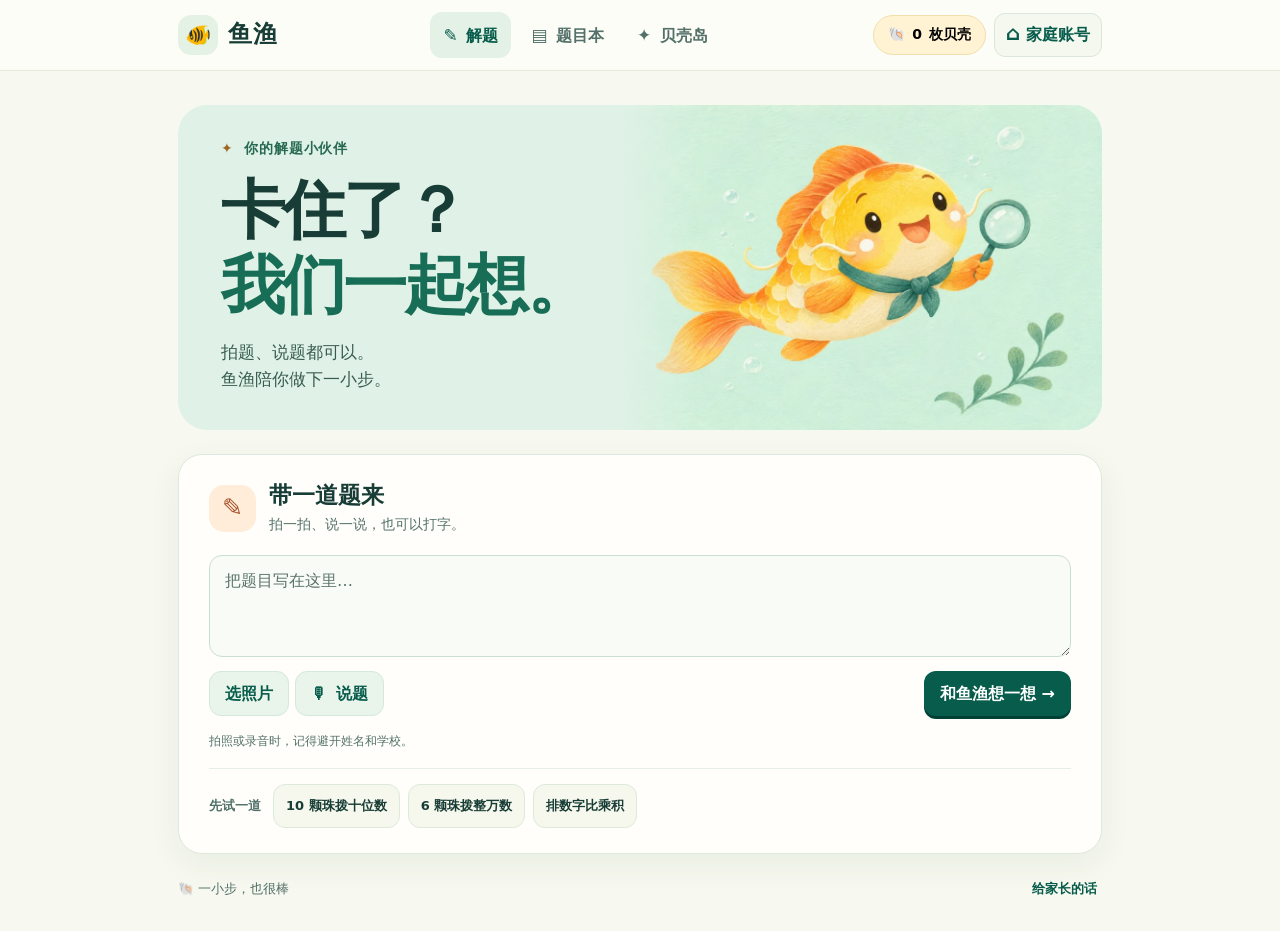
==== public/index.html @ 219cfb84 "Add Yuyu tutoring app" ====
<!doctype html>
<html lang="zh-CN">
<head>
  <meta charset="utf-8">
  <meta name="viewport" content="width=device-width,initial-scale=1,viewport-fit=cover">
  <meta name="theme-color" content="#f7f8ef">
  <meta name="description" content="鱼渔陪你读懂题目，自己找到下一步。">
  <title>鱼渔 · 一小步，也很棒</title>
  <link rel="icon" href="fish-icon.png">
  <link rel="stylesheet" href="style.css?v=11">
  <script type="module" src="app.js?v=11"></script>
</head>
<body>
  <header class="top"><div class="wrap top-inner">
    <button class="brand" type="button" data-view="study"><span class="brand-mark" aria-hidden="true">🐠</span>鱼渔</button>
    <nav class="nav" aria-label="鱼渔导航">
      <button type="button" data-tab data-view="study" aria-current="page"><span aria-hidden="true">✎</span> 解题</button>
      <button type="button" data-tab data-view="history"><span aria-hidden="true">▤</span> 题目本</button>
      <button type="button" data-tab data-view="reef"><span aria-hidden="true">✦</span> 贝壳岛</button>
    </nav>
    <div class="account-tools">
      <button class="shells" type="button" data-view="reef" aria-label="贝壳岛"><span aria-hidden="true">🐚</span><span id="shell-count">0</span><span class="shell-unit">枚贝壳</span></button>
      <button class="family-link" id="family-open" type="button"><span aria-hidden="true">⌂</span> <span id="family-nav-text">家庭账号</span></button>
    </div>
  </div></header>
  <main class="wrap" id="main">
    <section class="continue-card" id="continue-card" aria-labelledby="continue-title" hidden>
      <div class="continue-icon" aria-hidden="true">↗</div>
      <div class="continue-copy"><h2 id="continue-title">继续上次的题</h2><p id="continue-problem"></p></div>
      <button class="button primary" id="continue-button" type="button">接着做 →</button>
    </section>

    <section class="hero" id="hero" aria-labelledby="hero-title">
      <div class="hero-copy">
        <p class="eyebrow"><span aria-hidden="true">✦</span> 你的解题小伙伴</p>
        <h1 id="hero-title">卡住了？<br><em>我们一起想。</em></h1>
        <p class="intro">拍题、说题都可以。<br>鱼渔陪你做下一小步。</p>
      </div>
      <div class="hero-art" role="img" aria-label="戴着围巾、拿着放大镜的黄色小鱼"></div>
    </section>

    <section class="card" id="start" aria-labelledby="start-title">
      <div class="card-title"><span class="tile peach" aria-hidden="true">✎</span><div><h2 id="start-title" tabindex="-1">带一道题来</h2><p>拍一拍、说一说，也可以打字。</p></div></div>
      <form id="problem-form">
        <label class="sr" for="problem">把题目打在这里</label>
        <textarea id="problem" rows="3" maxlength="2400" placeholder="把题目写在这里…"></textarea>
        <div class="photo-preview" id="photo-preview" hidden><img id="photo-thumb" alt="待发送的题目照片"><span>已添加题目照片</span><button id="remove-photo" type="button" class="quiet">移除</button></div>
        <div class="actions start-actions">
          <div class="photo-actions">
            <input id="camera" type="file" accept="image/*" capture="environment" class="sr file-input">
            <label class="button secondary" for="camera"><span aria-hidden="true">▣</span> 拍照</label>
            <input id="photo" type="file" accept="image/*" class="sr file-input">
            <label class="button secondary" for="photo">选照片</label>
            <button id="speak-problem" type="button" class="button secondary mic-button" aria-pressed="false"><span aria-hidden="true">🎙</span> 说题</button>
          </div>
          <button id="start-button" class="button primary" type="submit">和鱼渔想一想 →</button>
        </div>
        <p class="small privacy">拍照或录音时，记得避开姓名和学校。</p>
      </form>
      <div class="practice">
        <span>先试一道</span>
        <button type="button" data-example="worksheet-02">10 颗珠拨十位数</button>
        <button type="button" data-example="worksheet-05">6 颗珠拨整万数</button>
        <button type="button" data-example="worksheet-21">排数字比乘积</button>
      </div>
    </section>

    <section class="card lesson" id="lesson" aria-labelledby="lesson-title" hidden>
      <div class="lesson-top"><div class="card-title"><span class="tile mint" aria-hidden="true">🐠</span><div><h2 id="lesson-title" tabindex="-1">一起解题</h2><p id="lesson-subtitle"></p></div></div><div class="lesson-actions"><button id="review-challenge" type="button" class="button secondary" hidden>挑战相似题</button><button id="new-problem" type="button" class="quiet">换一道题</button></div></div>
      <div class="lesson-grid">
        <div class="question-rail">
          <ol class="stages" aria-label="解题进度"><li data-stage="0">读懂题</li><li data-stage="1">找办法</li><li data-stage="2">算一算</li></ol>
          <div class="problem-card"><div class="row-heading"><strong>这道题</strong><button type="button" class="listen" id="listen-problem">🔊 听题目</button></div><p id="problem-view"></p></div>
        </div>
        <div class="lesson-work">
          <div id="current-step" class="current-step" aria-live="polite" aria-atomic="true">
            <div class="row-heading"><strong id="step-title">现在做这一步</strong><button type="button" class="listen" id="listen-step">🔊 听提示</button></div>
            <p id="step-note"></p>
            <p id="step-task"></p>
          </div>
          <div id="last-answer" class="last-answer" hidden><strong>我刚才写的</strong><p id="last-answer-text"></p></div>
          <form id="attempt-form" class="composer">
            <fieldset id="step-choice-group" class="step-choice-group" hidden>
              <legend>点一个选项</legend>
              <div id="step-choices" class="step-choices"></div>
            </fieldset>
            <label class="attempt-label" for="attempt" id="attempt-label">轮到你试试</label>
            <textarea id="attempt" rows="2" maxlength="1000" placeholder="写下你想到的一小步…"></textarea>
            <div class="actions composer-actions">
              <button id="speak-attempt" type="button" class="button secondary mic-button" aria-pressed="false"><span aria-hidden="true">🎙</span> 说一说</button>
              <button id="more-hint" class="button secondary" type="button" aria-controls="current-step">提示我一下</button>
              <button id="send-attempt" class="button primary" type="submit">检查这一步 →</button>
            </div>
          </form>
          <div id="resume-expired" class="notice" hidden><p>这道题的进度已过期，之前的步骤还在下面。</p><button id="restart-problem" type="button" class="button secondary">重新开始这道题</button></div>
          <div id="lesson-status"></div>
          <details id="conversation" class="conversation" hidden>
            <summary id="conversation-title">我的解题记录</summary>
            <div id="messages" class="messages"></div>
          </details>
        </div>
      </div>
    </section>

    <section id="completion" class="completion" aria-labelledby="completion-title" hidden>
      <div class="completion-art" aria-hidden="true"><img src="mascot.webp" width="1020" height="680" alt=""></div>
      <h2 id="completion-title" tabindex="-1">这道题做完啦！</h2>
      <p class="completion-encouragement" id="completion-encouragement">你一步一步把题解开了。</p>
      <div class="completion-reward" id="completion-reward" hidden><span aria-hidden="true">🐚</span> <span id="completion-reward-text"></span></div>
      <p class="completion-unlock" id="completion-unlock" hidden></p>
      <div class="completion-actions">
        <button id="start-challenge" type="button" class="button primary" hidden>挑战相似题 →</button>
        <button id="next-problem" type="button" class="button primary">再来一题 →</button>
        <button id="review-solution" type="button" class="quiet">回看解法</button>
      </div>
      <div id="completion-status"></div>
    </section>

    <section class="card history-page" id="history" aria-labelledby="history-title" hidden>
      <div class="card-title"><span class="tile mint" aria-hidden="true">▤</span><div><h2 id="history-title" tabindex="-1">我的题目本</h2><p>接着想上次的题，也可以回看自己怎么解出来的。</p></div></div>
      <div class="history-tools">
        <label class="sr" for="history-search">搜题目</label>
        <input id="history-search" type="search" placeholder="搜一搜题目里的词">
        <div class="history-filters" role="group" aria-label="按状态筛选">
          <button type="button" class="button secondary" data-filter="all" aria-pressed="true">全部</button>
          <button type="button" class="button secondary" data-filter="open" aria-pressed="false">还在想</button>
          <button type="button" class="button secondary" data-filter="done" aria-pressed="false">已解开</button>
        </div>
      </div>
      <div id="history-status"></div>
      <div id="history-list" class="history-list"></div>
      <p id="history-empty" class="empty-state" hidden></p>
      <p class="small privacy" id="history-storage">登录家庭账号，换设备也能接着做。</p>
    </section>

    <section id="reef" aria-labelledby="reef-title" hidden>
      <div class="reef-banner">
        <div><h2 id="reef-title" tabindex="-1">我的贝壳岛</h2><p>解开一道题，收一枚贝壳。<br>攒贝壳，遇见海洋伙伴。</p></div>
        <div class="reef-art" aria-hidden="true"><span>✧</span>🐚<span>✦</span></div>
      </div>
      <div class="card reef-details">
        <div class="row-heading"><h3>海洋伙伴图鉴</h3><span id="reef-count" class="shells"></span></div>
        <p id="reef-progress-label"></p>
        <progress id="reef-progress" aria-labelledby="reef-progress-label"></progress>
        <div id="stickers" class="stickers"></div>
      </div>
    </section>
    <div id="status" class="status" role="status" aria-live="polite"></div>
    <footer><span>🐚 一小步，也很棒</span><button type="button" class="quiet" id="about-button">给家长的话</button></footer>
  </main>
  <dialog id="family-dialog" aria-labelledby="family-title">
    <div class="row-heading"><h2 id="family-title">家庭账号</h2><form method="dialog"><button class="quiet" aria-label="关闭家庭账号">关闭</button></form></div>
    <p id="family-description">在手机和 iPad 登录同一个账号，题目、进度和贝壳就能一起带过去。</p>
    <div id="family-auth">
      <div class="family-choices" role="group" aria-label="家庭账号操作">
        <button id="family-login" type="button" class="button secondary" aria-pressed="true">登录</button>
        <button id="family-create" type="button" class="button secondary" aria-pressed="false">创建账号</button>
      </div>
      <form id="family-form">
        <label for="family-name">家庭账号名</label>
        <input id="family-name" name="username" autocomplete="username" autocapitalize="none" spellcheck="false" required minlength="4" maxlength="24" pattern="[A-Za-z0-9][A-Za-z0-9_\-]{3,23}">
        <p class="small">4–24 个英文字母、数字、下划线或短横线，以字母或数字开头。</p>
        <label for="family-password">密码</label>
        <input id="family-password" name="password" type="password" autocomplete="current-password" required minlength="8" maxlength="64">
        <p class="small">至少 8 个字符，请由家长记好。</p>
        <button id="family-submit" class="button primary" type="submit">登录</button>
      </form>
    </div>
    <div id="family-signed-in" hidden>
      <p id="family-signed-name" class="signed-name"></p>
      <p id="family-sync-status" aria-live="polite"></p>
      <div id="family-import-area" class="notice" hidden><p>这台设备还有未同步的题目或贝壳。</p><button type="button" id="family-import" class="button secondary">把这台设备的记录加入账号</button></div>
      <div class="dialog-actions"><button type="button" id="family-refresh" class="button secondary">同步一下</button><button type="button" id="family-logout" class="quiet">退出账号</button></div>
    </div>
    <p id="family-error" role="status" class="status"></p>
  </dialog>
  <dialog id="about"><form method="dialog"><h2>给家长的话</h2><p>鱼渔用小任务带孩子解题，可以填数字、打字或说一句话。AI 可能读错题或误判，请和孩子一起核对。</p><p>访客的记录存在当前浏览器。登录后，题目、回答、进度和贝壳会保存在家庭账号里。题目、照片、尝试和录音会发给百炼千问生成反馈。</p><div class="dialog-actions"><button id="clear-history" type="button" class="quiet">清空题目本</button><button class="button primary">知道啦</button></div></form></dialog>
  <dialog id="delete-history"><form method="dialog"><h2 id="delete-title">删除这道题？</h2><p id="delete-copy"></p><div class="dialog-actions"><button value="cancel" class="button secondary" autofocus>先留着</button><button value="delete" class="button primary">删除记录</button></div></form></dialog>
</body>
</html>
---- public/style.css ----
:root {
  color-scheme: light;
  --ink: #183d36;
  --muted: #53716a;
  --paper: #f7f8ef;
  --mint: #dff3e8;
  --mint-dark: #075c4b;
  --line: #dce9df;
  --cream: #fffefa;
  --shadow: 0 10px 32px #244d3710;
  --sans:
    "Atkinson Hyperlegible Next", "PingFang SC", "Microsoft YaHei", system-ui,
    sans-serif;
}
* {
  box-sizing: border-box;
}
[hidden] {
  display: none !important;
}
body {
  margin: 0;
  background: var(--paper);
  font-family: var(--sans);
  color: var(--ink);
  line-height: 1.55;
}
button,
input,
textarea {
  font: inherit;
}
button,
a,
.photo-actions label {
  -webkit-tap-highlight-color: transparent;
}
button,
.photo-actions label {
  cursor: pointer;
}
a {
  color: inherit;
}
:focus-visible {
  outline: 3px solid #b76736;
  outline-offset: 4px;
}
.sr {
  position: absolute;
  width: 1px;
  height: 1px;
  padding: 0;
  margin: -1px;
  overflow: hidden;
  clip: rect(0, 0, 0, 0);
  white-space: nowrap;
  border: 0;
}
.wrap {
  max-width: 980px;
  margin: auto;
  padding: 0 28px;
}
.top {
  background: #fcfdf6;
  border-bottom: 1px solid #e5ebdf;
}
.top-inner {
  height: 70px;
  display: flex;
  align-items: center;
  justify-content: space-between;
}
.brand {
  display: inline-flex;
  align-items: center;
  gap: 10px;
  font-size: 24px;
  font-weight: 850;
  text-decoration: none;
  letter-spacing: 0.04em;
}
.brand-mark {
  display: grid;
  place-items: center;
  background: #e4f2e5;
  border-radius: 13px;
  width: 40px;
  height: 40px;
  font-size: 21px;
}
.shells {
  display: flex;
  align-items: center;
  gap: 7px;
  padding: 8px 14px;
  border: 1px solid #f1dfad;
  background: #fff3d4;
  border-radius: 30px;
  font-size: 14px;
  font-weight: 700;
}
.shells span:first-child {
  color: #a76324;
}
.hero {
  isolation: isolate;
  display: grid;
  grid-template-columns: 1fr 1.13fr;
  background: #e0f2e7;
  overflow: hidden;
  border-radius: 29px;
  margin: 34px 0 24px;
  min-height: 325px;
  position: relative;
}
.hero-copy {
  padding: 33px 0 31px 43px;
  z-index: 1;
}
.eyebrow {
  font-weight: 750;
  font-size: 14px;
  margin: 0 0 13px;
  letter-spacing: 0.06em;
  color: #276952;
}
.eyebrow span {
  color: #9c6724;
  margin-right: 5px;
}
.hero h1 {
  margin: 0;
  font-size: clamp(39px, 6.4vw, 64px);
  line-height: 1.17;
  font-weight: 900;
  letter-spacing: -0.045em;
}
.hero h1 em {
  font-style: normal;
  color: #176d55;
}
.intro {
  margin: 17px 0 0;
  color: #385c51;
  font-size: 17px;
  font-weight: 550;
}
.hero-art {
  background: #e0f2e7 url("mascot.webp") center center/cover no-repeat;
  min-height: 100%;
  position: relative;
}
.hero-art:after {
  content: "";
  position: absolute;
  inset: 0;
  background: linear-gradient(90deg, #e0f2e7 1%, transparent 17%);
}
.card {
  border: 1px solid var(--line);
  border-radius: 24px;
  background: var(--cream);
  padding: 25px 30px;
  box-shadow: var(--shadow);
}
.card-title {
  display: flex;
  align-items: center;
  gap: 13px;
  margin-bottom: 19px;
}
.tile {
  width: 47px;
  height: 47px;
  border-radius: 15px;
  display: grid;
  place-items: center;
  font-weight: 800;
  font-size: 25px;
  flex-shrink: 0;
}
.peach {
  background: #ffecd9;
  color: #a65631;
}
.mint {
  background: #e3f4e8;
  color: #176d55;
}
h2 {
  margin: 0;
  font-weight: 850;
  font-size: 23px;
  line-height: 1.32;
}
.card-title p {
  margin: 4px 0 0;
  color: var(--muted);
  font-size: 14px;
}
textarea {
  display: block;
  width: 100%;
  padding: 13px 15px;
  resize: vertical;
  min-height: 64px;
  max-height: 340px;
  border: 1px solid #cbded3;
  border-radius: 13px;
  background: #f8fbf6;
  color: var(--ink);
  font-size: 16px;
  line-height: 1.55;
}
textarea::placeholder {
  color: #5a736b;
}
.actions {
  display: flex;
  justify-content: space-between;
  align-items: center;
  gap: 9px;
  margin-top: 14px;
}
.photo-actions {
  display: flex;
  gap: 6px;
}
.button {
  border: 1px solid transparent;
  border-radius: 12px;
  font-weight: 750;
  display: inline-flex;
  align-items: center;
  justify-content: center;
  gap: 9px;
  padding: 10px 15px;
  min-height: 45px;
  line-height: 1.25;
}
.primary {
  background: var(--mint-dark);
  color: white;
  box-shadow: 0 3px 0 #014035;
}
.primary:hover {
  background: #08725c;
}
.secondary {
  color: var(--mint-dark);
  background: #e9f5eb;
  border-color: #d4e8dc;
}
.secondary:hover {
  background: #dff0e4;
}
.file-input:focus-visible + label {
  outline: 3px solid #b76736;
  outline-offset: 4px;
}
.file-input:disabled + label {
  opacity: 0.55;
  cursor: wait;
}
.button:disabled,
.practice button:disabled {
  opacity: 0.55;
  cursor: wait;
}
.quiet {
  background: none;
  border: 0;
  border-radius: 6px;
  padding: 7px 5px;
  color: var(--mint-dark);
  font-weight: 700;
}
.quiet:hover {
  text-decoration: underline;
}
.small {
  font-size: 12px;
  color: var(--muted);
}
.privacy {
  margin: 16px 0 0;
}
.practice {
  display: flex;
  align-items: center;
  flex-wrap: wrap;
  gap: 8px;
  border-top: 1px solid #e7eee5;
  margin-top: 17px;
  padding-top: 15px;
  font-size: 13px;
}
.practice > span {
  font-weight: 750;
  color: var(--muted);
  margin-right: 4px;
}
.practice button {
  min-height: 44px;
  padding: 7px 12px;
  border: 1px solid #dceadc;
  border-radius: 12px;
  color: var(--ink);
  background: #f6f7ed;
  white-space: nowrap;
  font-weight: 740;
}
.practice button:hover {
  background: #e8f3e7;
}
.photo-preview {
  display: flex;
  align-items: center;
  gap: 10px;
  margin-top: 12px;
  font-size: 14px;
}
.photo-preview img {
  width: 69px;
  height: 55px;
  object-fit: contain;
  background: #f4f8f1;
  border-radius: 7px;
}
.lesson {
  scroll-margin-top: 18px;
}
.lesson-top {
  display: flex;
  justify-content: space-between;
  align-items: flex-start;
  gap: 12px;
}
.stages {
  display: grid;
  grid-template-columns: repeat(3, 1fr);
  list-style: none;
  padding: 0;
  margin: 0 0 18px;
  gap: 8px;
}
.stages li {
  text-align: center;
  background: #f2f4ec;
  color: var(--muted);
  border-radius: 10px;
  padding: 8px 4px;
  font-size: 13px;
  font-weight: 700;
}
.stages li[aria-current="step"] {
  background: #d9f0e4;
  color: #075c4b;
}
.stages li.done {
  color: #075c4b;
  background: #eff8ed;
}
.problem-card {
  background: #fff5dc;
  border: 1px solid #f6e8c5;
  border-radius: 13px;
  padding: 12px 15px;
  overflow-wrap: anywhere;
}
.problem-card strong {
  font-size: 13px;
  color: #765323;
}
.problem-card p,
.messages p {
  white-space: pre-wrap;
  margin: 3px 0 0;
}
.messages {
  display: grid;
  gap: 10px;
  margin: 17px 0;
  justify-items: start;
  overflow-wrap: anywhere;
}
.bubble {
  max-width: 90%;
  border-radius: 4px 15px 15px 15px;
  background: #e8f5eb;
  padding: 11px 14px;
}
.bubble strong {
  font-size: 13px;
  color: #176149;
}
.bubble.mine {
  justify-self: end;
  background: #f3f4ee;
  border-radius: 15px 4px 15px 15px;
}
.bubble.mine strong {
  color: #435f55;
}
.attempt-label {
  display: block;
  font-weight: 750;
  margin: 0 0 7px;
}
.status:not(:empty) {
  margin-top: 14px;
  padding: 10px 14px;
  background: #fff0d9;
  border-radius: 12px;
  color: #714320;
}
.status button {
  margin-left: 8px;
}
footer {
  display: flex;
  justify-content: space-between;
  align-items: center;
  padding: 18px 0 25px;
  color: var(--muted);
  font-size: 13px;
}
dialog {
  border: 1px solid var(--line);
  border-radius: 20px;
  background: var(--cream);
  padding: 24px;
  max-width: min(420px, calc(100% - 32px));
  color: var(--ink);
}
dialog::backdrop {
  background: #12342c60;
}
dialog p {
  font-size: 15px;
}
@media (max-width: 600px) {
  .wrap {
    padding: 0 15px;
  }
  .top-inner {
    height: 59px;
  }
  .brand {
    font-size: 21px;
  }
  .brand-mark {
    height: 33px;
    width: 33px;
    font-size: 18px;
  }
  .shells {
    font-size: 12px;
    padding: 6px 10px;
  }
  .hero {
    grid-template-columns: 1fr 0.86fr;
    min-height: 212px;
    margin: 16px 0 14px;
    border-radius: 20px;
  }
  .hero-copy {
    padding: 20px 0 18px 15px;
  }
  .eyebrow {
    font-size: 11px;
    margin-bottom: 8px;
    letter-spacing: 0;
  }
  .hero h1 {
    font-size: clamp(27px, 7.4vw, 38px);
    letter-spacing: -0.045em;
  }
  .intro {
    font-size: 12px;
    margin-top: 12px;
  }
  .hero-art {
    background-size: auto 100%;
    background-position: 63% center;
  }
  .card {
    padding: 17px 14px;
    border-radius: 18px;
  }
  .card-title {
    gap: 9px;
    margin-bottom: 13px;
  }
  .tile {
    height: 39px;
    width: 39px;
    border-radius: 12px;
    font-size: 21px;
  }
  h2 {
    font-size: 19px;
  }
  .card-title p {
    font-size: 12px;
  }
  .button {
    padding: 9px 10px;
    font-size: 13px;
    gap: 6px;
  }
  .practice {
    font-size: 12px;
    gap: 6px;
  }
  .practice button {
    padding: 6px 10px;
  }
  .privacy {
    line-height: 1.45;
  }
  .bubble {
    max-width: 96%;
  }
}

.brand, .shells, .nav button {
  cursor: pointer;
}
.brand {
  background: none;
  border: 0;
  color: var(--ink);
  padding: 0;
}
.nav {
  display: flex;
  gap: 7px;
}
.nav button {
  background: none;
  border: 0;
  padding: 10px 13px;
  border-radius: 12px;
  color: var(--muted);
  font-weight: 740;
  white-space: nowrap;
}
.nav button span {
  margin-right: 3px;
  font-size: 17px;
}
.nav button[aria-current="page"],
.nav button:hover {
  background: #e4f1e7;
  color: var(--mint-dark);
}
.nav button:disabled, .shells:disabled, .brand:disabled {
  opacity: 0.6;
  cursor: wait;
}
#lesson, #history, #reef {
  margin-top: 27px;
}
.lesson-grid, .lesson-work, .question-rail {
  min-width: 0;
}
.row-heading {
  display: flex;
  align-items: center;
  justify-content: space-between;
  gap: 8px;
}
.listen {
  display: inline-flex;
  align-items: center;
  min-height: 38px;
  padding: 5px 9px;
  border: 1px solid #bcdccc;
  border-radius: 11px;
  background: #f2faf3;
  color: var(--mint-dark);
  font-size: 13px;
  font-weight: 750;
  line-height: 1.25;
  white-space: nowrap;
}
.listen[aria-pressed="true"], .mic-button[aria-pressed="true"] {
  background: #fce6dc;
  color: #804322;
  border-color: #efc6b0;
}
.current-step {
  padding: 16px 19px;
  background: #e5f5eb;
  border: 1px solid #cee8da;
  border-radius: 17px;
  overflow-wrap: anywhere;
  scroll-margin: 16px;
}
.current-step strong {
  color: var(--mint-dark);
  font-size: 14px;
}
#step-note {
  margin: 9px 0 0;
  color: #436b5e;
  white-space: pre-line;
}
#step-task {
  margin: 6px 0 0;
  color: var(--ink);
  font-size: 21px;
  font-weight: 800;
  line-height: 1.5;
}
.composer {
  margin-top: 14px;
}
.step-choice-group {
  margin: 0 0 12px;
  padding: 0;
  border: 0;
  min-width: 0;
}
.step-choice-group legend {
  display: block;
  padding: 0;
  margin: 0 0 7px;
  font-weight: 750;
}
.step-choices {
  display: flex;
  flex-wrap: wrap;
  gap: 8px;
}
.step-option {
  min-height: 44px;
  max-width: 100%;
  padding: 7px 13px;
  border-radius: 12px;
  border: 1px solid #c6dfd1;
  background: #f1f8ef;
  color: var(--mint-dark);
  font-weight: 720;
  overflow-wrap: anywhere;
  text-align: left;
}
.step-option:hover {
  background: #e4f1e5;
}
.step-option[aria-pressed="true"] {
  background: var(--mint-dark);
  border-color: var(--mint-dark);
  color: white;
}
.step-option:disabled {
  opacity: .58;
  cursor: wait;
}
.step-choice-group:not([hidden]) ~ #attempt {
  min-height: 48px;
  padding-block: 9px;
}
.composer-actions {
  justify-content: flex-start;
}
.composer-actions .primary {
  margin-left: auto;
}
.composer-actions .secondary:not([aria-pressed="true"]) {
  background: transparent;
  border-color: transparent;
}
.composer-actions .secondary:hover:not([aria-pressed="true"]) {
  background: #e8f3e9;
}
#more-hint {
  flex-shrink: 0;
  white-space: nowrap;
}
.lesson-actions {
  display: flex;
  flex-wrap: wrap;
  justify-content: flex-end;
  align-items: center;
  gap: 8px;
}
.lesson-actions button {
  white-space: nowrap;
}
.conversation {
  margin-top: 16px;
  border-top: 1px solid #dfe9df;
}
.conversation summary {
  cursor: pointer;
  color: var(--muted);
  font-weight: 740;
  padding: 12px 4px;
  min-height: 44px;
}
.conversation .messages {
  margin-top: 10px;
}
.conversation .bubble {
  width: 100%;
  max-width: none;
  border-radius: 12px;
  border: 1px solid #e5ebe2;
  background: #f6f8f2;
}
.notice {
  padding: 12px;
  margin-top: 13px;
  border: 1px solid var(--line);
  border-radius: 14px;
}
.notice p {
  margin: 0 0 10px;
}
.completion {
  width: min(100%, 656px);
  margin: clamp(16px, 5vw, 42px) auto 0;
  padding: clamp(21px, 5vw, 38px) clamp(18px, 6vw, 48px);
  border: 1px solid #c9e7d8;
  border-radius: 25px;
  background: radial-gradient(ellipse at 50% 0%, #d7f4e5 0%, transparent 65%), #fffefa;
  box-shadow: var(--shadow);
  text-align: center;
}
.completion-art {
  position: relative;
  width: min(100%, 366px);
  margin: 0 auto 14px;
}
.completion-art img {
  display: block;
  width: 100%;
  height: auto;
  aspect-ratio: 1.65;
  object-fit: cover;
  border-radius: 21px;
}
.completion-art::before,
.completion-art::after {
  position: absolute;
  color: #ad7616;
  font-size: clamp(18px, 4vw, 28px);
  text-shadow: 0 1px 6px #fffefa;
}
.completion-art::before {
  content: "✦";
  inset: 8% auto auto 7%;
}
.completion-art::after {
  content: "✧";
  inset: auto 8% 7% auto;
}
.completion.just-earned .completion-art {
  animation: completion-bob 620ms ease-out both;
}
@keyframes completion-bob {
  0% { transform: translateY(12px) scale(.94); }
  48% { transform: translateY(-7px) scale(1.02); }
  100% { transform: translateY(0) scale(1); }
}
.completion h2 {
  font-size: clamp(30px, 7vw, 44px);
  letter-spacing: -.025em;
}
.completion-encouragement {
  margin: 8px 0 14px;
  color: var(--muted);
  font-size: clamp(15px, 4vw, 19px);
}
.completion-reward {
  display: inline-flex;
  align-items: center;
  gap: 6px;
  padding: 5px 12px;
  border: 1px solid #ecdcae;
  border-radius: 20px;
  color: #765323;
  background: #fff3d4;
  font-size: 14px;
  font-weight: 750;
}
.completion-unlock {
  margin: 6px 0 0;
  color: var(--muted);
  font-size: 14px;
}
.completion-actions {
  display: grid;
  gap: 5px;
  width: min(100%, 280px);
  margin: 18px auto 0;
}
.completion-actions .button, .completion-actions .quiet {
  min-height: 48px;
}
.completion-actions .button {
  font-size: 17px;
}
.history-actions, .dialog-actions {
  display: flex;
  flex-wrap: wrap;
  align-items: center;
  gap: 10px;
}
.dialog-actions {
  justify-content: space-between;
}
.history-tools {
  display: flex;
  flex-wrap: wrap;
  justify-content: space-between;
  align-items: center;
  gap: 11px;
  margin-bottom: 16px;
}
#history-search {
  width: min(100%, 300px);
  background: #f8fbf6;
  color: var(--ink);
  border: 1px solid #cbded3;
  border-radius: 12px;
  min-height: 46px;
  padding: 8px 12px;
  font-size: 16px;
}
.history-filters {
  display: flex;
  gap: 6px;
}
.history-filters [aria-pressed="true"] {
  background: var(--mint-dark);
  color: white;
}
.history-list {
  display: grid;
  gap: 12px;
}
.history-item {
  padding: 14px;
  background: #f8faf4;
  border: 1px solid #e2ebe0;
  border-radius: 16px;
}
.history-meta {
  display: flex;
  align-items: center;
  gap: 8px;
  color: var(--muted);
  font-size: 13px;
}
.flag {
  background: #fff2d7;
  border-radius: 20px;
  padding: 4px 8px;
  color: #70521c;
  font-weight: 750;
}
.flag.solved {
  background: #daeee1;
  color: #1d654c;
}
.history-problem {
  display: -webkit-box;
  -webkit-line-clamp: 3;
  -webkit-box-orient: vertical;
  margin: 10px 0;
  overflow: hidden;
  overflow-wrap: anywhere;
}
.history-actions .quiet {
  min-height: 44px;
  margin-left: auto;
}
.history-actions .history-challenge {
  border-color: #add0bb;
  background: #dff0e2;
}
.empty-state {
  background: #f5f8f0;
  color: var(--muted);
  padding: 18px;
  border-radius: 12px;
}
.reef-banner {
  position: relative;
  display: grid;
  grid-template-columns: 1fr auto;
  gap: 12px;
  align-items: center;
  padding: clamp(20px, 4vw, 40px);
  background: radial-gradient(circle at 82% 25%, #f7fada, transparent 38%), linear-gradient(115deg, #d6eee6, #e6f3d6);
  border-radius: 23px;
  overflow: hidden;
}
.reef-banner h2 {
  font-size: clamp(29px, 5vw, 47px);
}
.reef-banner p {
  margin: 9px 0 0;
  color: #315b4e;
}
.reef-art {
  display: flex;
  align-items: center;
  gap: 8px;
  transform: rotate(-9deg);
  font-size: clamp(42px, 12vw, 105px);
}
.reef-art span {
  font-size: 0.27em;
  color: #9a7226;
}
.reef-details {
  margin-top: 14px;
}
.reef-details h3 {
  margin: 0;
  font-size: 20px;
}
#reef-progress-label {
  margin: 12px 0 6px;
}
#reef-progress {
  inline-size: 100%;
  block-size: 15px;
  accent-color: #0c785e;
}
.stickers {
  display: grid;
  grid-template-columns: repeat(3, minmax(0, 1fr));
  gap: 10px;
  margin-top: 14px;
}
.sticker {
  min-width: 0;
  display: grid;
  justify-items: center;
  align-content: center;
  text-align: center;
  border-radius: 17px;
  padding: 15px 5px;
}
.sticker.lilac {
  background: #eee7f7;
}
.sticker.locked {
  border: 1px dashed #cbdcd1;
  background: #f4f6ef;
  color: #597168;
}
.sticker-icon {
  display: grid;
  place-items: center;
  height: 62px;
  width: 62px;
  border-radius: 50%;
  background: #fffa;
  font-size: 36px;
  margin-bottom: 7px;
}
.locked .sticker-icon {
  background: transparent;
  color: #68877c;
}
.sticker-caption {
  font-size: 12px;
}

@media (min-width: 700px) {
  .lesson-grid {
    display: grid;
    grid-template-columns: minmax(215px, 0.75fr) minmax(0, 1.25fr);
    gap: 20px;
    align-items: start;
  }
  .question-rail {
    position: sticky;
    top: 14px;
  }
  .history-list {
    grid-template-columns: repeat(2, minmax(0, 1fr));
  }
  .history-item {
    display: flex;
    flex-direction: column;
  }
  .history-actions {
    margin-top: auto;
  }
  #camera + label {
    display: none;
  }
  #camera {
    display: none;
  }
}
@media (min-width: 700px) and (pointer: coarse) {
  #camera + label {
    display: inline-flex;
  }
  #camera {
    display: block;
  }
  .button, .listen, .nav button {
    min-height: 48px;
  }
}
@media (max-width: 699px) {
  html {
    scroll-padding-bottom: calc(76px + env(safe-area-inset-bottom, 0px));
  }
  body {
    padding-bottom: calc(74px + env(safe-area-inset-bottom));
  }
  .nav {
    position: fixed;
    z-index: 3;
    left: 0;
    right: 0;
    bottom: 0;
    justify-content: center;
    padding: 6px max(12px, env(safe-area-inset-right)) calc(7px + env(safe-area-inset-bottom)) max(12px, env(safe-area-inset-left));
    background: #fcfdf6;
    border-top: 1px solid #dae7dd;
    box-shadow: 0 -4px 18px #153c3012;
  }
  .nav button {
    display: grid;
    gap: 1px;
    align-content: center;
    flex: 1;
    max-width: 155px;
    min-height: 53px;
    padding: 4px 8px;
    font-size: 13px;
  }
  .nav button span {
    margin: 0;
    font-size: 19px;
    line-height: 1;
  }
  #lesson, #history, #reef {
    margin-top: 14px;
  }
  .question-rail {
    margin-bottom: 12px;
  }
  .stages {
    margin-bottom: 10px;
  }
  .current-step {
    padding: 12px 13px;
  }
  #step-task {
    font-size: 19px;
  }
  .listen {
    min-height: 44px;
  }
}
@media (max-width: 460px) {
  .start-actions {
    display: grid;
    grid-template-columns: minmax(0, 1fr);
  }
  .start-actions .primary {
    width: 100%;
  }
  .photo-actions {
    display: grid;
    grid-template-columns: repeat(3, minmax(0, 1fr));
    width: 100%;
  }
  .composer-actions {
    flex-wrap: wrap;
  }
  .sticker {
    font-size: 13px;
  }
}
@media (prefers-reduced-motion: reduce) {
  .completion.just-earned .completion-art {
    animation: none;
  }
}

.account-tools {
  display: flex;
  align-items: center;
  gap: 8px;
}
.family-link {
  min-height: 44px;
  padding: 5px 11px;
  border-radius: 11px;
  border: 1px solid #d9e7dd;
  background: #f5f8ee;
  color: var(--mint-dark);
  white-space: nowrap;
  font-weight: 750;
}
.family-link:hover {
  background: #e7f2e7;
}
.family-link > span:first-child {
  font-size: 20px;
  line-height: 1;
}
.shells {
  white-space: nowrap;
}
.continue-card {
  display: grid;
  grid-template-columns: auto minmax(0, 1fr) auto;
  align-items: center;
  gap: 12px;
  margin-top: 20px;
  padding: 13px 16px;
  border-radius: 17px;
  border: 1px solid #c4e4d6;
  background: #e8f5e9;
}
.continue-card:not([hidden]) + .hero {
  margin-top: 14px;
}
.continue-icon {
  display: grid;
  place-items: center;
  align-self: center;
  block-size: 42px;
  inline-size: 42px;
  border-radius: 50%;
  background: #d0ead9;
  color: #126451;
  font-size: 23px;
  font-weight: 800;
}
.continue-copy h2 {
  font-size: 16px;
}
.continue-copy p {
  color: var(--muted);
  font-size: 14px;
  margin: 3px 0 0;
  white-space: nowrap;
  overflow: hidden;
  text-overflow: ellipsis;
}
.stages li {
  border: 1px solid transparent;
}
.stages li[aria-current="step"] {
  border-color: #97d2b9;
  box-shadow: inset 0 -2px 0 #97d2b9;
}
.stages li.done::before {
  content: "✓ ";
}
.current-step {
  border: 2px solid #a9d9c5;
  box-shadow: 0 4px 0 #d0eadc;
}
.current-step[data-feedback="correct_step"], .current-step[data-feedback="solved"] {
  border-color: #91cba9;
  background: #e4f6e4;
}
.current-step[data-feedback="try_again"], .current-step[data-feedback="hint"] {
  border-color: #e4cb89;
  background: #fff7df;
  box-shadow: 0 4px 0 #f2e5bf;
}
.last-answer {
  display: flex;
  gap: 10px;
  align-items: baseline;
  margin-top: 12px;
  padding: 8px 10px;
  border-radius: 10px;
  background: #f1f4ec;
  color: #496657;
  font-size: 14px;
}
.last-answer strong {
  flex: 0 0 auto;
}
.last-answer p {
  white-space: pre-wrap;
  overflow-wrap: anywhere;
  margin: 0;
}
#family-dialog {
  width: min(450px, calc(100% - 28px));
}
#family-dialog .row-heading .quiet {
  min-height: 44px;
}
.family-choices {
  display: grid;
  grid-template-columns: 1fr 1fr;
  gap: 8px;
  margin: 18px 0 14px;
}
.family-choices [aria-pressed="true"] {
  background: var(--mint-dark);
  border-color: var(--mint-dark);
  color: #fff;
}
#family-form > label {
  display: block;
  font-weight: 750;
  margin: 11px 0 4px;
}
#family-form > input {
  width: 100%;
  min-height: 44px;
  font-size: 16px;
  padding: 8px 10px;
  border: 1px solid #cbded3;
  border-radius: 10px;
  background: #f9fbf5;
  color: var(--ink);
}
#family-form .small {
  font-size: 12px;
  margin: 4px 0 8px;
}
#family-submit {
  width: 100%;
  margin: 10px 0 3px;
}
#family-dialog .signed-name {
  font-weight: 850;
  font-size: 19px;
  margin: 10px 0;
  overflow-wrap: anywhere;
}
#family-import-area {
  margin: 10px 0 14px;
}
@media (max-width: 699px) {
  .family-link {
    min-height: 40px;
    font-size: 13px;
  }
  .shell-unit {
    display: none;
  }
  .continue-card {
    gap: 8px;
    padding: 10px;
  }
  .continue-icon {
    block-size: 34px;
    inline-size: 34px;
    font-size: 19px;
  }
  .continue-copy h2 {
    font-size: 14px;
  }
  .continue-copy p {
    font-size: 12px;
  }
}
@media (max-width: 375px) {
  .family-link {
    padding-inline: 7px;
  }
  .account-tools {
    gap: 5px;
  }
  .continue-card {
    grid-template-columns: minmax(0, 1fr) auto;
  }
  .continue-icon {
    display: none;
  }
}
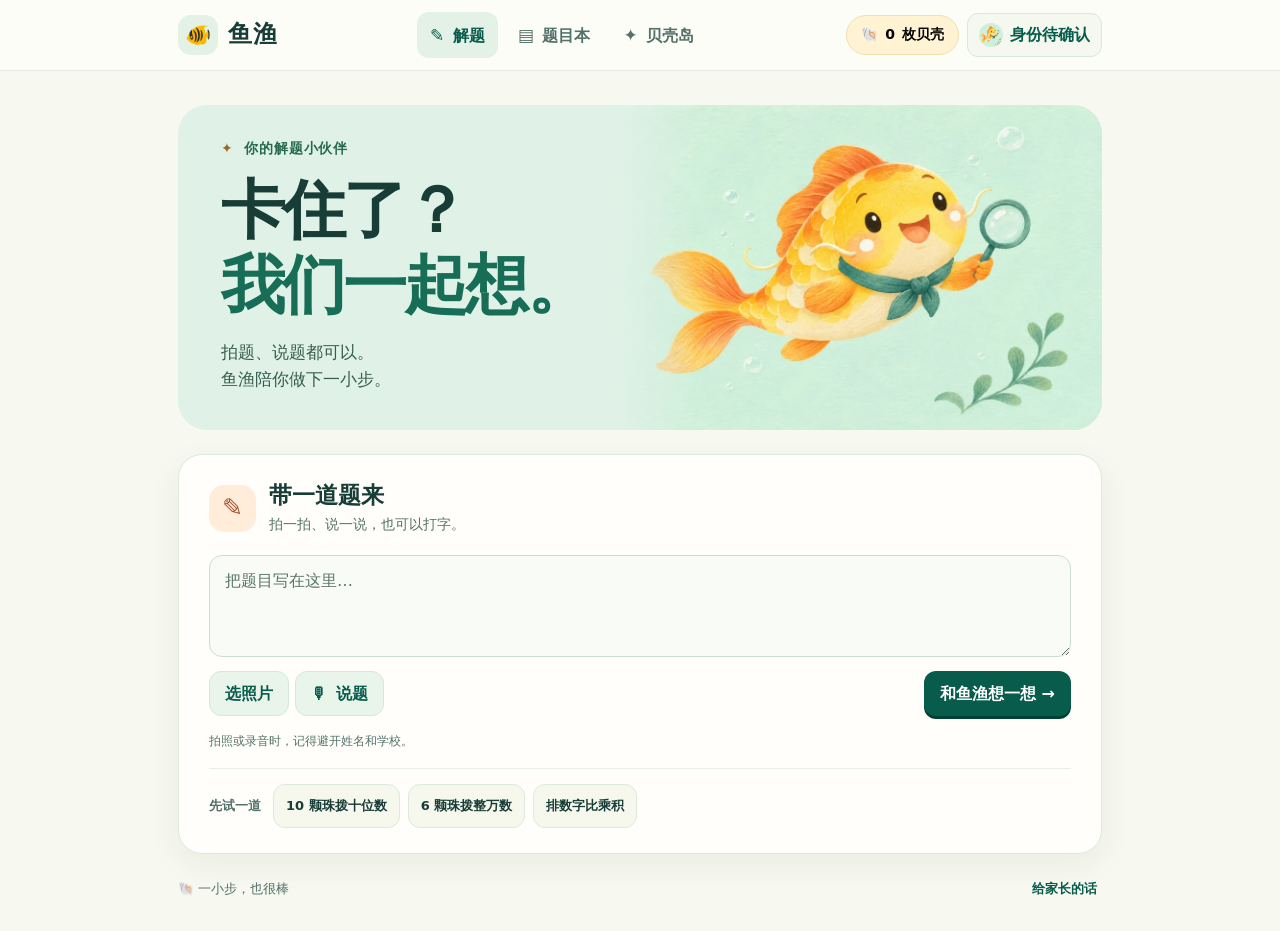
==== commit 5ae69347: "Show active family identity and add account password management" ====
--- a/public/index.html
+++ b/public/index.html
@@ -7,8 +7,8 @@
   <meta name="description" content="鱼渔陪你读懂题目，自己找到下一步。">
   <title>鱼渔 · 一小步，也很棒</title>
   <link rel="icon" href="fish-icon.png">
-  <link rel="stylesheet" href="style.css?v=11">
-  <script type="module" src="app.js?v=11"></script>
+  <link rel="stylesheet" href="style.css?v=14">
+  <script type="module" src="app.js?v=14"></script>
 </head>
 <body>
   <header class="top"><div class="wrap top-inner">
@@ -20,7 +20,7 @@
     </nav>
     <div class="account-tools">
       <button class="shells" type="button" data-view="reef" aria-label="贝壳岛"><span aria-hidden="true">🐚</span><span id="shell-count">0</span><span class="shell-unit">枚贝壳</span></button>
-      <button class="family-link" id="family-open" type="button"><span aria-hidden="true">⌂</span> <span id="family-nav-text">家庭账号</span></button>
+      <button class="family-link" id="family-open" type="button"><img src="fish-icon.png" alt=""><span id="family-nav-text">用户中心</span></button>
     </div>
   </div></header>
   <main class="wrap" id="main">
@@ -66,7 +66,7 @@
     </section>
 
     <section class="card lesson" id="lesson" aria-labelledby="lesson-title" hidden>
-      <div class="lesson-top"><div class="card-title"><span class="tile mint" aria-hidden="true">🐠</span><div><h2 id="lesson-title" tabindex="-1">一起解题</h2><p id="lesson-subtitle"></p></div></div><div class="lesson-actions"><button id="review-challenge" type="button" class="button secondary" hidden>挑战相似题</button><button id="new-problem" type="button" class="quiet">换一道题</button></div></div>
+      <div class="lesson-top"><div class="card-title"><span class="tile mint" aria-hidden="true">🐠</span><div><h2 id="lesson-title" tabindex="-1">一起解题</h2><p id="lesson-subtitle"></p></div></div><div class="lesson-actions"><button id="review-practice" type="button" class="button secondary" hidden>同类三题闯关</button><button id="review-challenge" type="button" class="button secondary" hidden>挑战相似题</button><button id="new-problem" type="button" class="quiet">换一道题</button></div></div>
       <div class="lesson-grid">
         <div class="question-rail">
           <ol class="stages" aria-label="解题进度"><li data-stage="0">读懂题</li><li data-stage="1">找办法</li><li data-stage="2">算一算</li></ol>
@@ -109,6 +109,7 @@
       <div class="completion-reward" id="completion-reward" hidden><span aria-hidden="true">🐚</span> <span id="completion-reward-text"></span></div>
       <p class="completion-unlock" id="completion-unlock" hidden></p>
       <div class="completion-actions">
+        <button id="start-practice" type="button" class="button primary" hidden>三题闯关 →</button>
         <button id="start-challenge" type="button" class="button primary" hidden>挑战相似题 →</button>
         <button id="next-problem" type="button" class="button primary">再来一题 →</button>
         <button id="review-solution" type="button" class="quiet">回看解法</button>
@@ -133,44 +134,81 @@
       <p class="small privacy" id="history-storage">登录家庭账号，换设备也能接着做。</p>
     </section>
 
+    <section id="practice" aria-labelledby="practice-title" hidden>
+      <button type="button" class="quiet practice-back" data-view="study">← 返回解题</button>
+      <div id="practice-panel"></div>
+    </section>
+
     <section id="reef" aria-labelledby="reef-title" hidden>
       <div class="reef-banner">
-        <div><h2 id="reef-title" tabindex="-1">我的贝壳岛</h2><p>解开一道题，收一枚贝壳。<br>攒贝壳，遇见海洋伙伴。</p></div>
+        <div><h2 id="reef-title" tabindex="-1">我的贝壳岛</h2><p>给小鱼换个新造型。<br>做题攒的贝壳，可以换喜欢的装扮。</p><button id="jump-leaderboard" type="button" class="button secondary">看看学习榜 ↓</button></div>
         <div class="reef-art" aria-hidden="true"><span>✧</span>🐚<span>✦</span></div>
       </div>
+      <div id="wardrobe"></div>
       <div class="card reef-details">
         <div class="row-heading"><h3>海洋伙伴图鉴</h3><span id="reef-count" class="shells"></span></div>
         <p id="reef-progress-label"></p>
         <progress id="reef-progress" aria-labelledby="reef-progress-label"></progress>
         <div id="stickers" class="stickers"></div>
       </div>
+      <div id="leaderboard"></div>
     </section>
     <div id="status" class="status" role="status" aria-live="polite"></div>
     <footer><span>🐚 一小步，也很棒</span><button type="button" class="quiet" id="about-button">给家长的话</button></footer>
   </main>
+  <dialog id="photo-crop" aria-labelledby="crop-title" aria-describedby="crop-help">
+    <div class="row-heading"><h2 id="crop-title">框出要问的题</h2><button id="crop-cancel" type="button" class="quiet">取消</button></div>
+    <p id="crop-help">拖动四个角调整范围，按住框内可以移动。</p>
+    <div class="crop-stage" id="crop-stage">
+      <img id="crop-image" alt="刚选的题目照片" draggable="false">
+      <div id="crop-selection" class="crop-selection" tabindex="0" role="group" aria-label="裁剪范围，方向键可以移动">
+        <button type="button" class="crop-handle crop-nw" data-crop-handle="nw" aria-label="左上角，用方向键调整"></button>
+        <button type="button" class="crop-handle crop-ne" data-crop-handle="ne" aria-label="右上角，用方向键调整"></button>
+        <button type="button" class="crop-handle crop-sw" data-crop-handle="sw" aria-label="左下角，用方向键调整"></button>
+        <button type="button" class="crop-handle crop-se" data-crop-handle="se" aria-label="右下角，用方向键调整"></button>
+      </div>
+    </div>
+    <p id="crop-status" role="status" aria-live="polite"></p>
+    <div class="crop-actions"><button id="crop-whole" type="button" class="button secondary">用整张照片</button><button id="crop-confirm" type="button" class="button primary">用框里的题 →</button></div>
+  </dialog>
   <dialog id="family-dialog" aria-labelledby="family-title">
-    <div class="row-heading"><h2 id="family-title">家庭账号</h2><form method="dialog"><button class="quiet" aria-label="关闭家庭账号">关闭</button></form></div>
-    <p id="family-description">在手机和 iPad 登录同一个账号，题目、进度和贝壳就能一起带过去。</p>
-    <div id="family-auth">
-      <div class="family-choices" role="group" aria-label="家庭账号操作">
-        <button id="family-login" type="button" class="button secondary" aria-pressed="true">登录</button>
-        <button id="family-create" type="button" class="button secondary" aria-pressed="false">创建账号</button>
-      </div>
-      <form id="family-form">
+    <div class="row-heading"><h2 id="family-title">用户中心</h2><form method="dialog"><button class="account-close" aria-label="关闭用户中心">×</button></form></div>
+    <div class="account-card">
+      <img src="avatar-fish.png" alt="" width="72" height="72">
+      <div><small id="account-state">当前身份</small><strong id="family-signed-name">正在确认账号…</strong><span id="family-sync-status" aria-live="polite"></span></div>
+    </div>
+    <div id="family-auth" hidden>
+      <div class="family-choices" role="group" aria-label="选择账号操作">
+        <button id="family-login" type="button" aria-pressed="true">登录</button>
+        <button id="family-create" type="button" aria-pressed="false">注册家庭账号</button>
+      </div>
+      <form id="family-form" class="account-form">
         <label for="family-name">家庭账号名</label>
         <input id="family-name" name="username" autocomplete="username" autocapitalize="none" spellcheck="false" required minlength="4" maxlength="24" pattern="[A-Za-z0-9][A-Za-z0-9_\-]{3,23}">
-        <p class="small">4–24 个英文字母、数字、下划线或短横线，以字母或数字开头。</p>
-        <label for="family-password">密码</label>
+        <small id="name-help" hidden>4–24 个字母、数字、下划线或短横线，以字母或数字开头。</small>
+        <div id="recovery-entry" hidden><label for="reset-code">家长保存的找回码</label><input id="reset-code" autocomplete="off" spellcheck="false" maxlength="64"></div>
+        <label for="family-password" id="password-label">密码</label>
         <input id="family-password" name="password" type="password" autocomplete="current-password" required minlength="8" maxlength="64">
-        <p class="small">至少 8 个字符，请由家长记好。</p>
+        <div id="confirm-entry" hidden><label for="confirm-password">再输入一次密码</label><input id="confirm-password" type="password" autocomplete="new-password" maxlength="64"></div>
         <button id="family-submit" class="button primary" type="submit">登录</button>
       </form>
+      <button id="forgot-password" type="button" class="account-text">忘记密码？</button>
     </div>
     <div id="family-signed-in" hidden>
-      <p id="family-signed-name" class="signed-name"></p>
-      <p id="family-sync-status" aria-live="polite"></p>
-      <div id="family-import-area" class="notice" hidden><p>这台设备还有未同步的题目或贝壳。</p><button type="button" id="family-import" class="button secondary">把这台设备的记录加入账号</button></div>
-      <div class="dialog-actions"><button type="button" id="family-refresh" class="button secondary">同步一下</button><button type="button" id="family-logout" class="quiet">退出账号</button></div>
+      <div id="family-import-area" class="notice" hidden><p>这台设备上还有访客的学习记录。</p><button type="button" id="family-import" class="button secondary">加入这个账号</button></div>
+      <div class="account-row"><span><b>学习记录</b><small>题目本、贝壳和装扮</small></span><button type="button" id="family-refresh" class="account-action">同步一下</button></div>
+      <div class="account-row"><span><b>登录密码</b><small>由家长管理</small></span><button type="button" id="open-password" class="account-action">修改密码</button></div>
+      <div class="account-row"><span><b>家庭找回码</b><small id="recovery-state">忘记密码时用它找回账号</small></span><button type="button" id="open-code" class="account-action">设置找回码</button></div>
+      <form id="security-form" class="account-form account-subpanel" hidden>
+        <h3 id="security-title">修改密码</h3>
+        <p id="security-help"></p>
+        <label for="current-password">当前密码</label><input id="current-password" type="password" autocomplete="current-password" required minlength="8" maxlength="64">
+        <div id="change-fields"><label for="new-password">新密码（8–64 个字符）</label><input id="new-password" type="password" autocomplete="new-password" maxlength="64">
+        <label for="repeat-new">再输入一次新密码</label><input id="repeat-new" type="password" autocomplete="new-password" maxlength="64"></div>
+        <div class="dialog-actions"><button type="button" id="security-cancel" class="account-text">取消</button><button class="button primary" id="security-submit">保存新密码</button></div>
+      </form>
+      <div id="issued-code" class="account-subpanel" hidden><b>请家长保存这张找回卡</b><p>请把账号名和下面的找回码一起保管好。关闭后就看不到这组码了。</p><code id="code-value"></code><button type="button" id="code-copy" class="account-action">复制账号和找回码</button></div>
+      <button type="button" id="family-logout" class="account-text signout">退出当前账号</button>
     </div>
     <p id="family-error" role="status" class="status"></p>
   </dialog>
--- a/public/style.css
+++ b/public/style.css
@@ -1200,48 +1200,92 @@
 #family-dialog {
   width: min(450px, calc(100% - 28px));
 }
-#family-dialog .row-heading .quiet {
+#photo-crop {
+  width: 620px;
+  max-width: calc(100% - 24px);
+  max-height: calc(100dvh - 24px);
+  padding: 16px;
+  overflow-y: auto;
+}
+#photo-crop h2 {
+  margin: 0;
+  font-size: 23px;
+}
+#photo-crop .row-heading .quiet {
   min-height: 44px;
 }
-.family-choices {
-  display: grid;
-  grid-template-columns: 1fr 1fr;
-  gap: 8px;
-  margin: 18px 0 14px;
-}
-.family-choices [aria-pressed="true"] {
+#crop-help {
+  margin: 4px 0 14px;
+}
+.crop-stage {
+  position: relative;
+  overflow: hidden;
+  margin: 0 auto;
+  max-width: 100%;
+  background: #d9e7df;
+  isolation: isolate;
+}
+.crop-stage img {
+  display: block;
+  width: 100%;
+  height: 100%;
+  user-select: none;
+  -webkit-user-drag: none;
+}
+.crop-selection {
+  position: absolute;
+  border: 3px solid #fff;
+  box-shadow: 0 0 0 999px #12342c99;
+  background: linear-gradient(to right, transparent 33%, #ffffff55 33%, #ffffff55 calc(33% + 1px), transparent calc(33% + 1px), transparent 66%, #ffffff55 66%, #ffffff55 calc(66% + 1px), transparent calc(66% + 1px)), linear-gradient(to bottom, transparent 33%, #ffffff55 33%, #ffffff55 calc(33% + 1px), transparent calc(33% + 1px), transparent 66%, #ffffff55 66%, #ffffff55 calc(66% + 1px), transparent calc(66% + 1px));
+  cursor: move;
+  touch-action: none;
+  outline-offset: -6px;
+}
+.crop-handle {
+  position: absolute;
+  width: 44px;
+  height: 44px;
+  padding: 0;
+  border: 0;
+  border-radius: 0;
+  background: transparent;
+  box-shadow: none;
+  touch-action: none;
+}
+.crop-handle::after {
+  content: '';
+  position: absolute;
+  width: 14px;
+  height: 14px;
+  border: 3px solid #fff;
   background: var(--mint-dark);
-  border-color: var(--mint-dark);
-  color: #fff;
-}
-#family-form > label {
-  display: block;
-  font-weight: 750;
-  margin: 11px 0 4px;
-}
-#family-form > input {
-  width: 100%;
-  min-height: 44px;
-  font-size: 16px;
-  padding: 8px 10px;
-  border: 1px solid #cbded3;
-  border-radius: 10px;
-  background: #f9fbf5;
-  color: var(--ink);
-}
-#family-form .small {
-  font-size: 12px;
-  margin: 4px 0 8px;
+  border-radius: 4px;
+}
+.crop-nw { top: -3px; left: -3px; cursor: nw-resize; }
+.crop-ne { top: -3px; right: -3px; cursor: ne-resize; }
+.crop-sw { bottom: -3px; left: -3px; cursor: sw-resize; }
+.crop-se { bottom: -3px; right: -3px; cursor: se-resize; }
+.crop-nw::after { top: 0; left: 0; }
+.crop-ne::after { top: 0; right: 0; }
+.crop-sw::after { bottom: 0; left: 0; }
+.crop-se::after { bottom: 0; right: 0; }
+.crop-actions {
+  display: flex;
+  flex-wrap: wrap;
+  gap: 10px;
+  justify-content: flex-end;
+  margin-top: 14px;
+}
+#crop-status:empty { display: none; }
+@media (max-width: 460px) {
+  #photo-crop { padding: 12px; }
+  #photo-crop h2 { font-size: 21px; }
+  .crop-actions .button { flex: 1; padding: 11px 8px; font-size: 15px; }
+  #crop-help { font-size: 14px; }
 }
 #family-submit {
   width: 100%;
   margin: 10px 0 3px;
-}
-#family-dialog .signed-name {
-  font-weight: 850;
-  font-size: 19px;
-  margin: 10px 0;
-  overflow-wrap: anywhere;
 }
 #family-import-area {
   margin: 10px 0 14px;
@@ -1284,3 +1328,218 @@
     display: none;
   }
 }
+
+.wardrobe-panel { margin: 18px 0; padding: 25px; background: #fffcf5; }
+.wardrobe-heading { display: flex; align-items: center; justify-content: space-between; gap: 14px; margin-bottom: 18px; }
+.wardrobe-heading h3 { margin: 0; font-size: 27px; color: #204f45; }
+.wardrobe-heading p { margin: 5px 0 0; color: #648176; font-size: 15px; }
+.wardrobe-balance { flex: none; padding: 10px 15px; border: 1px solid #efd78e; border-radius: 24px; background: #fff2bf; font-weight: 800; color: #765021; }
+.wardrobe-layout { display: grid; grid-template-columns: minmax(0, 1fr) minmax(0, 1fr); gap: 25px; }
+.wardrobe-shop { min-width: 0; }
+.wardrobe-tabs { display: flex; gap: 7px; padding: 6px; background: #f1f2e7; border-radius: 16px; margin-bottom: 13px; }
+.wardrobe-tab { flex: 1; min-width: 0; min-height: 51px; border: 0; border-radius: 12px; color: #6c7c70; font: inherit; font-size: 14px; font-weight: 750; background: transparent; cursor: pointer; }
+.wardrobe-tab span { display: block; font-size: 21px; line-height: 1.2; margin-bottom: 2px; }
+.wardrobe-tab[aria-selected="true"] { background: #fff; color: #155d4d; box-shadow: 0 2px 5px #254f3212; }
+.wardrobe-grid { display: grid; grid-template-columns: repeat(3, minmax(0, 1fr)); gap: 10px; }
+.wardrobe-item { position: relative; min-width: 0; padding: 9px 4px 11px; border-radius: 17px; border: 2px solid #e4e9db; background: #fff; color: #35584e; font: inherit; cursor: pointer; transition: border-color .15s, transform .15s; }
+.wardrobe-item[aria-pressed="true"] { border-color: #239674; background: #edf9ed; box-shadow: 0 3px 0 #239674; transform: translateY(-2px); }
+.wardrobe-item strong { display: block; font-size: 14px; font-weight: 800; overflow-wrap: anywhere; }
+.wardrobe-price { display: block; font-size: 12px; color: #8a6937; margin-top: 5px; }
+.wardrobe-item-art { position: relative; display: block; aspect-ratio: 1.15; margin: 0 3px 7px; background: #fbf7e9; border-radius: 12px; overflow: hidden; }
+.wardrobe-detail { margin-top: 20px; min-height: 120px; }
+.wardrobe-detail h4 { margin: 0 0 5px; font-size: 19px; }
+.wardrobe-detail p { margin: 0 0 14px; font-size: 14px; color: #658074; }
+.wardrobe-action { width: 100%; min-height: 48px; }
+.wardrobe-preview { display: flex; flex-direction: column; align-items: center; min-width: 0; border-radius: 25px; background: #e8f5ed; overflow: hidden; padding-bottom: 13px; }
+.wardrobe-avatar { position: relative; isolation: isolate; overflow: hidden; width: 100%; aspect-ratio: 1; background: radial-gradient(ellipse at 48% 28%, #f0fff7, #d6f4e5 63%, #b8dfcd); }
+.wardrobe-avatar::before, .wardrobe-avatar::after { content: ''; position: absolute; border: 2px solid #fff8; border-radius: 50%; z-index: -1; width: 11%; aspect-ratio: 1; top: 20%; left: 12%; }
+.wardrobe-avatar::after { width: 5%; left: 81%; top: 37%; }
+.wardrobe-fish { display: block; position: absolute; width: 100%; height: 100%; inset: 0; object-fit: contain; filter: drop-shadow(0 8px 5px #71846a28); }
+.wardrobe-water { position: absolute; width: 63%; height: 8%; bottom: 2%; left: 18.5%; background: #94c7b74a; border: 1px solid #fff8; border-radius: 50%; }
+.wardrobe-layers { position: absolute; inset: 0; pointer-events: none; }
+.wardrobe-preview-caption { margin: 8px 10px 2px; font-weight: 800; font-size: 16px; color: #376554; text-align: center; }
+.wardrobe-reset { font-size: 13px; padding: 3px 10px; min-height: 32px; }
+.wardrobe-status { margin: 12px 0 0; font-size: 14px; font-weight: 700; color: #246f55; }
+.wardrobe-status:empty { display: none; }
+.wardrobe-confirm { max-width: 370px; width: calc(100% - 36px); padding: 25px; color: #264e42; border: 1px solid #d9e5d5; border-radius: 24px; background: #fffdf5; }
+.wardrobe-confirm::backdrop { background: #13392d75; backdrop-filter: blur(3px); }
+.wardrobe-confirm h3 { font-size: 23px; margin: 0 0 13px; }
+.wardrobe-confirm p { color: #617565; line-height: 1.8; font-size: 16px; margin-bottom: 23px; }
+.wardrobe-confirm .actions { justify-content: end; }
+.wardrobe-panel button:focus-visible { outline: 3px solid #ebad44; outline-offset: 4px; }
+.wardrobe-panel button:disabled { opacity: .5; cursor: default; }
+
+.gear { position: absolute; display: block; filter: drop-shadow(0 3px 1px #584c3f28); }
+.gear i { position: absolute; display: block; font-style: normal; }
+.gear-hat { left: 27%; top: 26%; width: 46%; height: 18%; transform: rotate(-6deg); }
+.gear-sunhat::before { content: ''; position: absolute; background: repeating-linear-gradient(8deg, #f4cf75 0 4px, #f9d983 5px 8px); width: 68%; height: 77%; border: 2px solid #cd9a41; border-radius: 43% 43% 15% 15%; left: 16%; top: 0; }
+.gear-sunhat::after { content: ''; position: absolute; background: linear-gradient(#f3cc73, #e8b655); width: 100%; height: 30%; bottom: 0; border-radius: 50%; border: 2px solid #cd9a41; }
+.gear-sunhat i:first-child { width: 69%; height: 15%; background: #2b9475; bottom: 22%; left: 16%; z-index: 1; }
+.gear-sunhat i:nth-child(2) { width: 13%; aspect-ratio: 1; border-radius: 50%; background: #ff895e; bottom: 20%; right: 21%; z-index: 2; }
+.gear-captain { height: 20%; top: 25%; }
+.gear-captain::before { content: ''; position: absolute; inset: 0 6% 20%; border-radius: 50% 50% 20% 20%; background: linear-gradient(#fffdf0, #e7e9dc); border: 2px solid #d5d8c4; }
+.gear-captain::after { content: ''; position: absolute; left: 12%; bottom: 0; width: 76%; height: 25%; background: linear-gradient(#2b6175, #173a55); border-radius: 10% 10% 55% 55%; }
+.gear-captain i:first-child { width: 82%; height: 18%; background: #e6b550; bottom: 24%; left: 9%; z-index: 1; }
+.gear-captain i:nth-child(2)::before { content: '⚓'; font-style: normal; font-size: clamp(16px, 3vw, 35px); color: #2d6980; }
+.gear-captain i:nth-child(2) { left: 39%; top: 11%; }
+.gear-crown { width: 40%; left: 30%; top: 27%; height: 17%; }
+.gear-crown::before { content: ''; position: absolute; inset: 0; background: linear-gradient(100deg, #e9a83f, #ffe480 49%, #f2b848); clip-path: polygon(0 12%, 25% 43%, 49% 0, 75% 43%, 100% 12%, 86% 100%, 14% 100%); }
+.gear-crown::after { content: ''; position: absolute; width: 75%; height: 16%; background: #d8953a; left: 12.5%; bottom: 0; border-radius: 4px; }
+.gear-crown i:first-child { background: #e67470; left: 42%; top: 52%; width: 16%; aspect-ratio: 1; transform: rotate(45deg); border-radius: 3px; }
+
+.gear-glasses { left: 26%; top: 47.8%; width: 48%; height: 16%; }
+.gear-glasses i:first-child, .gear-glasses i:nth-child(2) { width: 43%; height: 100%; border: clamp(3px, .55vw, 6px) solid #387c7c; border-radius: 50%; background: #d9fff42b; box-shadow: inset 1px 1px 0 #ffffff91; }
+.gear-glasses i:first-child { left: 0; }
+.gear-glasses i:nth-child(2) { right: 0; }
+.gear-glasses i:nth-child(3) { height: 9%; width: 14%; top: 37%; left: 43%; border-radius: 10px; background: #387c7c; }
+.gear-heart i:first-child, .gear-heart i:nth-child(2) { height: 99%; border: 0; background: linear-gradient(145deg, #df6f95, #ba456d); border-radius: 0; clip-path: polygon(50% 97%, 2% 42%, 3% 18%, 17% 4%, 34% 4%, 50% 20%, 66% 4%, 83% 4%, 97% 18%, 98% 42%); }
+.gear-heart i:nth-child(3) { background: #bb4d76; }
+.gear-goggles i:first-child, .gear-goggles i:nth-child(2) { background: #96e7e340; border-color: #f0fcdb; border-radius: 37%; box-shadow: 0 0 0 3px #26999e, inset 2px 3px 0 #ffffffa8; }
+.gear-goggles i:nth-child(3) { background: #26999e; height: 14%; }
+
+.gear-neck { left: 29%; top: 77%; width: 42%; height: 15%; }
+.gear-scarf::before { content: ''; position: absolute; left: 3%; width: 94%; top: 0; height: 30%; background: linear-gradient(#70b6cf, #4294ac); border-radius: 40%; transform: rotate(-5deg); }
+.gear-scarf::after { content: ''; position: absolute; width: 23%; height: 85%; left: 56%; top: 15%; background: repeating-linear-gradient(0deg, #70bbcc 0 13%, #519dac 14% 22%); border-radius: 0 0 10px 7px; transform: rotate(-15deg); }
+.gear-bow::before, .gear-bow::after { content: ''; position: absolute; top: 0; width: 44%; height: 55%; background: linear-gradient(120deg, #f78a84, #de5d79); border: 2px solid #c6536d; }
+.gear-bow::before { left: 6%; border-radius: 30% 10% 10% 30%; transform: rotate(10deg); }
+.gear-bow::after { right: 6%; border-radius: 10% 30% 30% 10%; transform: rotate(-10deg); }
+.gear-bow i:first-child { left: 41%; top: 3%; width: 18%; height: 52%; background: #e0657a; border-radius: 35%; z-index: 1; }
+.gear-pearl { height: 13%; width: 43%; left: 28.5%; top: 74%; }
+.gear-pearl::before { content: ''; position: absolute; left: 0; top: -20%; width: 100%; height: 83%; border-bottom: 7px dotted #fffdf1; border-radius: 50%; filter: drop-shadow(0 2px 1px #a68c77); }
+.gear-pearl i:first-child { width: 14%; aspect-ratio: 1; background: linear-gradient(145deg, #fff6c0, #eebd55); transform: rotate(45deg); border: 2px solid #dba144; left: 43%; top: 56%; border-radius: 4px; }
+
+.wardrobe-avatar[data-scene="coral"] { background: radial-gradient(ellipse at 60% 25%, #fff5d3, #f6d2bb 67%, #f1b4af); }
+.wardrobe-avatar[data-scene="coral"]::before { border: 0; border-radius: 40%; background: #e69298; width: 6%; height: 27%; bottom: 5%; top: auto; left: 7%; transform: rotate(-18deg); box-shadow: -12px 15px 0 #edaa9d, 14px 7px 0 #e9a094; }
+.wardrobe-avatar[data-scene="coral"]::after { border: 0; background: #d19aaa; top: auto; bottom: 3%; left: auto; right: 7%; height: 25%; width: 6%; transform: rotate(13deg); box-shadow: -15px 22px 0 #dca7b2, 11px 8px 0 #e5b7ad; }
+.wardrobe-avatar[data-scene="twilight"] { background: radial-gradient(ellipse at 60% 28%, #97b8e1, #657aa8 65%, #454c83); }
+.wardrobe-avatar[data-scene="twilight"]::before { border: 0; background: #fff4be; width: 3%; top: 18%; height: 3%; box-shadow: 77px -12px 0 #fff3b3, 195px 52px 0 #fff3b3, 15px 110px 0 #fff3b3, 188px 168px 0 #fff3b3; }
+.wardrobe-avatar[data-scene="bubbles"] { background: radial-gradient(ellipse at 60% 25%, #e5fcff, #c4e7f2 65%, #94ccd8); }
+.wardrobe-avatar[data-scene="bubbles"]::before { width: 18%; top: 12%; left: 9%; border-width: 3px; box-shadow: 170px 12px 0 -14px #ffffff6b, 220px 99px 0 -9px #ffffff4b, -17px 142px 0 -5px #ffffff4b; }
+.gear-scene { width: 78%; height: 69%; top: 15%; left: 11%; border: 2px solid #c3dfd7; border-radius: 16px; background: #d7f0e3; }
+.gear-coral { background: linear-gradient(#ffeed0, #f4bbb5); border-color: #e5aaa9; }
+.gear-coral::after { content: '🪸'; position: absolute; font-size: 38px; left: 20%; bottom: -3%; }
+.gear-twilight { background: linear-gradient(#718cac, #4a527d); border-color: #545a88; }
+.gear-twilight::after { content: '✦'; position: absolute; font-size: 38px; color: #ffe9a9; left: 28%; top: 5%; }
+.gear-bubbles { background: linear-gradient(#dcf9ff, #a9d6df); border-color: #9bcfdc; }
+.gear-bubbles::before, .gear-bubbles::after { content: ''; position: absolute; border: 2px solid #fff; border-radius: 50%; width: 26%; aspect-ratio: 1; top: 21%; left: 15%; }
+.gear-bubbles::after { width: 34%; top: 41%; left: 49%; }
+.wardrobe-item-art .gear { filter: drop-shadow(0 2px 1px #584c3f18); }
+.wardrobe-item-art .gear-hat { width: 75%; height: 51%; top: 24%; left: 12.5%; }
+.wardrobe-item-art .gear-glasses { left: 9%; top: 30%; width: 82%; height: 42%; }
+.wardrobe-item-art .gear-glasses i:first-child, .wardrobe-item-art .gear-glasses i:nth-child(2) { border-width: 3px; }
+.wardrobe-item-art .gear-neck { top: 25%; left: 12.5%; width: 75%; height: 65%; }
+.wardrobe-item-art .gear-pearl { top: 18%; }
+.wardrobe-item-art .gear-captain i:nth-child(2)::before { font-size: 23px; }
+
+@media (max-width: 699px) {
+  .wardrobe-panel { padding: 16px; }
+  .wardrobe-heading h3 { font-size: 23px; }
+  .wardrobe-heading p { font-size: 13px; }
+  .wardrobe-balance { font-size: 13px; padding: 9px 11px; }
+  .wardrobe-layout { display: flex; flex-direction: column-reverse; gap: 17px; }
+  .wardrobe-preview { display: grid; grid-template-columns: 1fr auto; padding: 0 12px 8px; }
+  .wardrobe-avatar { grid-column: 1 / -1; max-width: 285px; margin: -20px auto -6px; }
+  .wardrobe-preview-caption { margin: 0; font-size: 14px; }
+  .wardrobe-reset { margin-left: auto; font-size: 12px; }
+  .wardrobe-detail { min-height: 105px; margin-top: 15px; }
+  .wardrobe-detail h4 { font-size: 18px; }
+  .wardrobe-item-art { aspect-ratio: 1.35; }
+  .wardrobe-item strong { font-size: 13px; }
+  .gear-captain i:nth-child(2)::before { font-size: 24px; }
+  .gear-glasses i:first-child, .gear-glasses i:nth-child(2) { border-width: 4px; }
+}
+
+@media (prefers-reduced-motion: reduce) {
+  .wardrobe-item { transition: none; }
+}
+
+.practice-back { margin: 0 0 12px; }
+.practice-card { padding: 28px; }
+.practice-heading { display: flex; align-items: center; justify-content: space-between; gap: 12px; }
+.practice-heading h2 { color: var(--ink); margin: 0; font-size: 28px; }
+.practice-count { flex: none; color: #46785f; font-weight: 800; font-size: 14px; border-radius: 18px; background: #e8f5e8; padding: 8px 12px; }
+.practice-reward-note { color: #648176; font-size: 15px; margin: 10px 0 16px; }
+.practice-progress { display: block; width: 100%; height: 11px; border: 0; border-radius: 8px; margin: 0 0 24px; background: #e8eddf; accent-color: #3f9c77; }
+.practice-progress::-webkit-progress-bar { background: #e8eddf; border-radius: 8px; }
+.practice-progress::-webkit-progress-value { background: #3f9c77; border-radius: 8px; }
+.practice-questions { display: grid; grid-template-columns: repeat(3,minmax(0,1fr)); gap: 14px; }
+.practice-question { display: flex; flex-direction: column; padding: 18px; background: #fffdf4; border: 1px solid #e5e7d9; border-radius: 20px; min-width: 0; }
+.practice-question.is-complete { background: #eff9ef; border-color: #c3dfc5; }
+.practice-question-top { display: flex; align-items: center; gap: 8px; }
+.practice-number { display: inline-grid; place-items: center; width: 30px; height: 30px; border-radius: 50%; background: #f2e9c8; color: #806a29; font-weight: 850; flex: none; }
+.is-complete .practice-number { background: #d4ecd7; color: #397254; }
+.practice-question-state { font-size: 12px; color: #66826e; font-weight: 750; }
+.practice-problem { margin: 14px 0 22px; color: #30554a; font-size: 17px; line-height: 1.7; overflow-wrap: anywhere; flex: 1; }
+.practice-question > button { width: 100%; font-size: 14px; min-height: 44px; }
+.practice-celebration { display: grid; grid-template-columns: auto 1fr; gap: 3px 14px; align-items: center; border-radius: 20px; background: #fff1c6; padding: 20px; margin: 0 0 20px; color: #3c664d; }
+.practice-celebration-art { grid-row: 1 / 3; font-size: 42px; }
+.practice-celebration strong { font-size: 22px; }
+.practice-celebration p { margin: 4px 0 0; font-size: 15px; }
+.practice-status { font-size: 14px; color: #7c6131; }
+.practice-status:empty { display: none; }
+.leaderboard-card { padding: 24px; margin-top: 20px; }
+.leaderboard-card h3 { font-size: 23px; margin: 0; }
+.leaderboard-note { margin: 7px 0 18px; color: #698072; font-size: 14px; }
+.leaderboard-labels, .leaderboard-row { display: grid; grid-template-columns: 50px minmax(0,1fr) 80px; align-items: center; gap: 10px; padding: 11px 14px; }
+.leaderboard-labels { font-size: 12px; color: #7d8d7c; }
+.leaderboard-labels > :last-child { text-align: right; }
+.leaderboard-row { margin-top: 5px; border-radius: 13px; background: #f6f8ef; }
+.leaderboard-row.is-you { background: #e5f4e7; border: 1px solid #bfdcc4; }
+.leaderboard-rank { display: grid; place-items: center; width: 29px; height: 29px; color: #62806b; font-weight: 850; font-size: 14px; border-radius: 50%; background: #e6edde; }
+.leaderboard-row:nth-of-type(2) .leaderboard-rank { background: #f9e6a5; color: #907028; }
+.leaderboard-name { min-width: 0; color: #456650; font-size: 15px; overflow-wrap: anywhere; }
+.leaderboard-score { text-align: right; font-size: 15px; color: #3a7957; }
+.leaderboard-own { margin-top: 16px; }
+.leaderboard-empty { padding: 15px; font-size: 14px; color: #748373; }
+.leaderboard-status { font-size: 14px; color: #748373; margin: 12px 0 0; }
+.leaderboard-status:empty { display: none; }
+
+@media (max-width: 699px) {
+  .practice-card { padding: 19px; }
+  .practice-heading h2 { font-size: 24px; }
+  .practice-count { font-size: 12px; padding: 7px 10px; }
+  .practice-reward-note { font-size: 14px; line-height: 1.6; }
+  .practice-questions { grid-template-columns: 1fr; gap: 12px; }
+  .practice-question { padding: 16px; }
+  .practice-problem { font-size: 16px; margin: 12px 0 15px; }
+  .practice-celebration { padding: 16px; }
+  .practice-celebration strong { font-size: 19px; }
+  .practice-celebration p { font-size: 14px; }
+  .leaderboard-card { padding: 18px; }
+  .leaderboard-labels, .leaderboard-row { grid-template-columns: 35px minmax(0,1fr) 65px; padding: 10px; gap: 7px; }
+  .leaderboard-card h3 { font-size: 22px; }
+}
+
+#family-open { display:inline-flex; align-items:center; gap:7px; max-width:min(22vw,230px); min-width:0; }
+#family-open img { width:24px; height:24px; border-radius:50%; }
+#family-nav-text { overflow:hidden; text-overflow:ellipsis; }
+#family-dialog { box-sizing:border-box; width:min(440px,calc(100% - 24px)); max-width:none; max-height:calc(100dvh - 24px); overflow:auto; padding:22px; }
+#family-dialog [hidden] { display:none; }
+#family-dialog h2 { font-size:22px; }
+.account-close { width:44px; height:44px; border:0; border-radius:50%; background:#f1f5ee; color:#345e52; font-size:24px; }
+.account-card { display:flex; align-items:center; gap:14px; background:linear-gradient(115deg,#dcf4e6,#f0f7dc); border:1px solid #cce5d3; border-radius:18px; padding:16px; margin:14px 0 18px; }
+.account-card img { width:64px; height:64px; object-fit:contain; background:#fff9e9; border:3px solid #fff; border-radius:50%; }
+.account-card strong,.account-card small,.account-card span,.account-row small { display:block; }
+.account-card strong { font-size:22px; line-height:1.3; overflow-wrap:anywhere; margin:3px 0; }
+.account-card small { color:#38634f; font-weight:750; }
+.account-card span,.account-row small,.account-form small { font-size:13px; color:#496356; line-height:1.5; }
+.family-choices { display:grid; grid-template-columns:1fr 1fr; margin:18px 0 14px; background:#edf2eb; padding:4px; gap:3px; border-radius:13px; }
+.family-choices button { min-height:42px; background:transparent; color:#395b4b; border:0; border-radius:10px; font-weight:750; }
+.family-choices [aria-pressed="true"] { background:white; color:#116253; box-shadow:0 1px 5px #173a211c; }
+.account-form label { display:block; font-weight:700; margin:12px 0 5px; }
+.account-form input { width:100%; min-height:44px; border:1px solid #bbd2c4; padding:9px 12px; border-radius:10px; background:#fcfdf9; font:inherit; font-size:16px; color:var(--ink); }
+.account-form input:focus { outline:2px solid #25785f; outline-offset:1px; }
+.account-row { display:flex; justify-content:space-between; align-items:center; padding:12px 0; border-bottom:1px solid #dbe6dc; gap:8px; }
+.account-action,.account-text { color:#12644d; min-height:44px; padding:6px 12px; border:0; font:inherit; font-weight:700; }
+.account-action { background:#eaf3ea; border-radius:10px; }
+.account-text { background:transparent; }
+.account-subpanel { margin-top:12px; padding:16px; border-radius:14px; background:#f0f6ec; }
+.account-subpanel h3 { margin:0; }
+.account-subpanel p { margin:6px 0; font-size:14px; }
+#code-value { display:block; overflow-wrap:anywhere; background:white; padding:10px; margin:10px 0; user-select:all; }
+#family-error:empty { display:none; }
+.signout { display:block; margin:12px auto 0; color:#864933; }
+@media(max-width:699px) {
+  #family-open { max-width:35vw; }
+  #family-dialog { padding:18px; }
+}
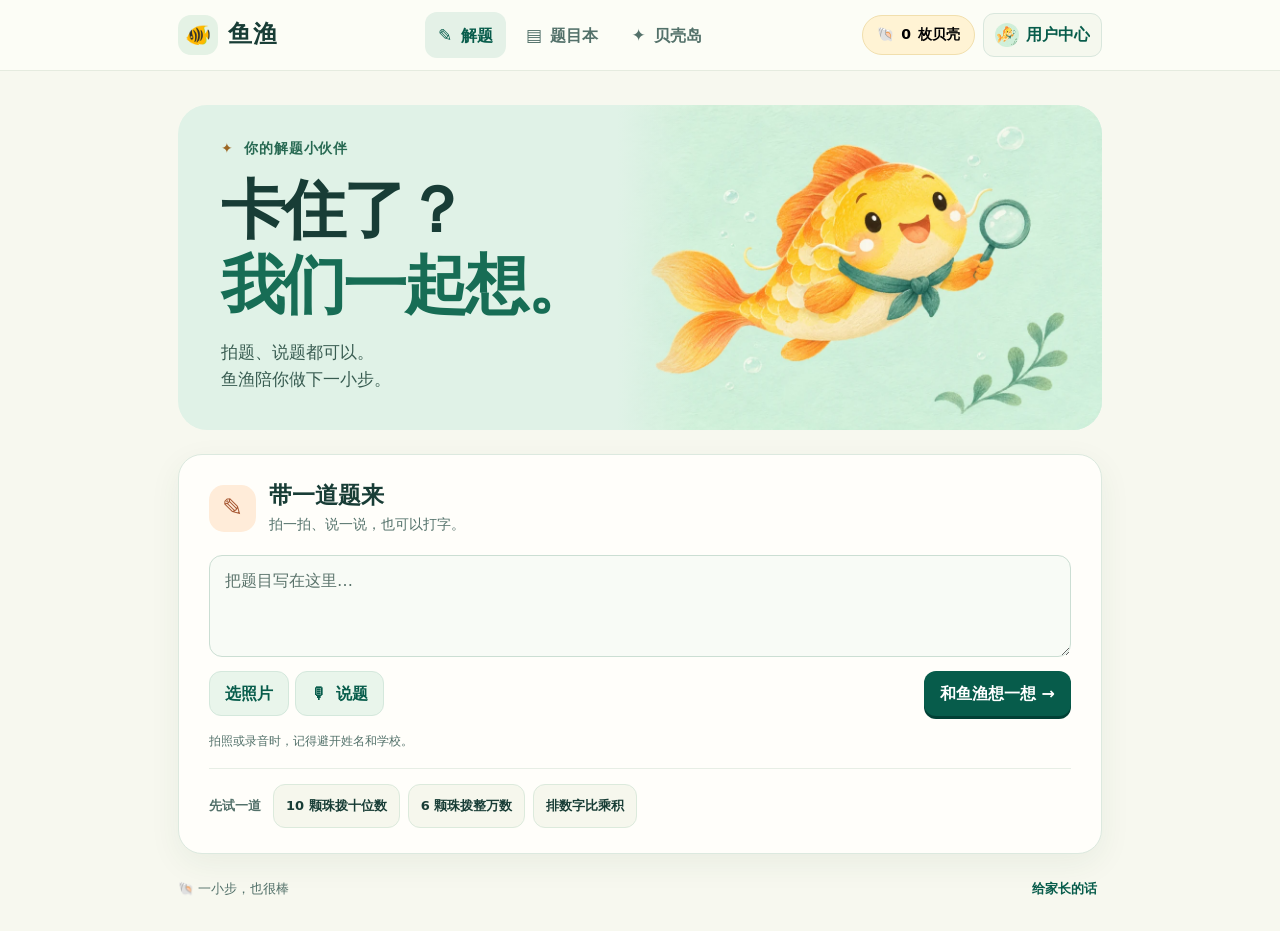
==== commit 5de21255: "Require family login and add managed accounts, shell grants and gift redemption" ====
--- a/public/index.html
+++ b/public/index.html
@@ -7,8 +7,8 @@
   <meta name="description" content="鱼渔陪你读懂题目，自己找到下一步。">
   <title>鱼渔 · 一小步，也很棒</title>
   <link rel="icon" href="fish-icon.png">
-  <link rel="stylesheet" href="style.css?v=14">
-  <script type="module" src="app.js?v=14"></script>
+  <link rel="stylesheet" href="style.css?v=16">
+  <script type="module" src="app.js?v=16"></script>
 </head>
 <body>
   <header class="top"><div class="wrap top-inner">
@@ -141,9 +141,14 @@
 
     <section id="reef" aria-labelledby="reef-title" hidden>
       <div class="reef-banner">
-        <div><h2 id="reef-title" tabindex="-1">我的贝壳岛</h2><p>给小鱼换个新造型。<br>做题攒的贝壳，可以换喜欢的装扮。</p><button id="jump-leaderboard" type="button" class="button secondary">看看学习榜 ↓</button></div>
+        <div><h2 id="reef-title" tabindex="-1">我的贝壳岛</h2><p id="wallet-source">做题攒的贝壳，可以换喜欢的装扮。</p><button id="jump-leaderboard" type="button" class="button secondary">看看学习榜 ↓</button></div>
         <div class="reef-art" aria-hidden="true"><span>✧</span>🐚<span>✦</span></div>
       </div>
+      <section class="card gift-shop">
+        <div class="row-heading"><h3>贝壳礼物铺</h3><span aria-hidden="true">🎁</span></div>
+        <div id="gift-list"></div><details id="gift-records"><summary>我的兑换和赠送记录</summary><div id="gift-history"></div></details>
+        <p id="gift-status" role="status"></p>
+      </section>
       <div id="wardrobe"></div>
       <div class="card reef-details">
         <div class="row-heading"><h3>海洋伙伴图鉴</h3><span id="reef-count" class="shells"></span></div>
@@ -156,6 +161,7 @@
     <div id="status" class="status" role="status" aria-live="polite"></div>
     <footer><span>🐚 一小步，也很棒</span><button type="button" class="quiet" id="about-button">给家长的话</button></footer>
   </main>
+  <dialog id="gift-confirm"><form method="dialog"><h2>兑换这件礼物？</h2><p id="gift-confirm-text"></p><div class="dialog-actions"><button value="cancel" class="button secondary" autofocus>再想想</button><button value="yes" class="button primary">确认兑换</button></div></form></dialog>
   <dialog id="photo-crop" aria-labelledby="crop-title" aria-describedby="crop-help">
     <div class="row-heading"><h2 id="crop-title">框出要问的题</h2><button id="crop-cancel" type="button" class="quiet">取消</button></div>
     <p id="crop-help">拖动四个角调整范围，按住框内可以移动。</p>
@@ -177,25 +183,15 @@
       <img src="avatar-fish.png" alt="" width="72" height="72">
       <div><small id="account-state">当前身份</small><strong id="family-signed-name">正在确认账号…</strong><span id="family-sync-status" aria-live="polite"></span></div>
     </div>
-    <div id="family-auth" hidden>
-      <div class="family-choices" role="group" aria-label="选择账号操作">
-        <button id="family-login" type="button" aria-pressed="true">登录</button>
-        <button id="family-create" type="button" aria-pressed="false">注册家庭账号</button>
-      </div>
-      <form id="family-form" class="account-form">
-        <label for="family-name">家庭账号名</label>
-        <input id="family-name" name="username" autocomplete="username" autocapitalize="none" spellcheck="false" required minlength="4" maxlength="24" pattern="[A-Za-z0-9][A-Za-z0-9_\-]{3,23}">
-        <small id="name-help" hidden>4–24 个字母、数字、下划线或短横线，以字母或数字开头。</small>
-        <div id="recovery-entry" hidden><label for="reset-code">家长保存的找回码</label><input id="reset-code" autocomplete="off" spellcheck="false" maxlength="64"></div>
-        <label for="family-password" id="password-label">密码</label>
-        <input id="family-password" name="password" type="password" autocomplete="current-password" required minlength="8" maxlength="64">
-        <div id="confirm-entry" hidden><label for="confirm-password">再输入一次密码</label><input id="confirm-password" type="password" autocomplete="new-password" maxlength="64"></div>
-        <button id="family-submit" class="button primary" type="submit">登录</button>
+    <div id="family-signed-in" hidden>
+      <div class="notice" id="archive-area" hidden><p>这台设备保存了旧版题目。可以把解题记录加入当前家庭账号，导入只恢复题目。</p><button id="restore-history" class="button secondary">导入旧题目</button></div>
+      <div class="account-row"><span><b>学习榜昵称</b><small id="public-nickname"></small></span><button id="edit-nickname" type="button" class="account-action">修改昵称</button></div>
+      <form id="nickname-form" class="account-form account-subpanel" hidden>
+        <label for="nickname">给小鱼取个小名</label>
+        <input id="nickname" required autocomplete="off" maxlength="32" aria-describedby="nickname-help">
+        <p id="nickname-help">1–16 个字，会和小鱼头像一起展示在学习榜上。请用小名。</p>
+        <div class="dialog-actions"><button id="cancel-nickname" type="button" class="account-text">取消</button><button class="button primary">保存昵称</button></div>
       </form>
-      <button id="forgot-password" type="button" class="account-text">忘记密码？</button>
-    </div>
-    <div id="family-signed-in" hidden>
-      <div id="family-import-area" class="notice" hidden><p>这台设备上还有访客的学习记录。</p><button type="button" id="family-import" class="button secondary">加入这个账号</button></div>
       <div class="account-row"><span><b>学习记录</b><small>题目本、贝壳和装扮</small></span><button type="button" id="family-refresh" class="account-action">同步一下</button></div>
       <div class="account-row"><span><b>登录密码</b><small>由家长管理</small></span><button type="button" id="open-password" class="account-action">修改密码</button></div>
       <div class="account-row"><span><b>家庭找回码</b><small id="recovery-state">忘记密码时用它找回账号</small></span><button type="button" id="open-code" class="account-action">设置找回码</button></div>
@@ -212,7 +208,7 @@
     </div>
     <p id="family-error" role="status" class="status"></p>
   </dialog>
-  <dialog id="about"><form method="dialog"><h2>给家长的话</h2><p>鱼渔用小任务带孩子解题，可以填数字、打字或说一句话。AI 可能读错题或误判，请和孩子一起核对。</p><p>访客的记录存在当前浏览器。登录后，题目、回答、进度和贝壳会保存在家庭账号里。题目、照片、尝试和录音会发给百炼千问生成反馈。</p><div class="dialog-actions"><button id="clear-history" type="button" class="quiet">清空题目本</button><button class="button primary">知道啦</button></div></form></dialog>
+  <dialog id="about"><form method="dialog"><h2>给家长的话</h2><p>鱼渔用小任务带孩子解题，可以填数字、打字或说一句话。AI 可能读错题或误判，请和孩子一起核对。</p><p>登录家庭账号后，题目、回答、进度和贝壳会保存在家庭账号里。题目、照片、尝试和录音会发给百炼千问生成反馈。</p><div class="dialog-actions"><button id="clear-history" type="button" class="quiet">清空题目本</button><button class="button primary">知道啦</button></div></form></dialog>
   <dialog id="delete-history"><form method="dialog"><h2 id="delete-title">删除这道题？</h2><p id="delete-copy"></p><div class="dialog-actions"><button value="cancel" class="button secondary" autofocus>先留着</button><button value="delete" class="button primary">删除记录</button></div></form></dialog>
 </body>
 </html>
--- a/public/style.css
+++ b/public/style.css
@@ -1543,3 +1543,21 @@
   #family-open { max-width:35vw; }
   #family-dialog { padding:18px; }
 }
+.rank-identity { display:flex; align-items:center; gap:10px; min-width:0; }
+.rank-portrait { flex:none; width:48px; height:48px; border-radius:50%; overflow:hidden; border:2px solid #c5dfcc; }
+.rank-portrait .wardrobe-avatar { width:220px; max-width:none; margin:0; transform:scale(.2); transform-origin:top left; }
+.rank-me { margin-left:.5em; padding:2px 6px; font-size:11px; background:#18684e; color:white; border-radius:8px; }
+#public-nickname { overflow-wrap:anywhere; }
+
+.login-page { min-height:100dvh; display:grid; align-items:center; justify-items:center; padding:24px 12px; background:linear-gradient(155deg,#e8f6ed,#f8f8ec 60%,#fff4df); }
+.login-card { width:min(420px,100%); margin:0; padding:clamp(20px,5vw,34px); background:#fffefa; border:1px solid var(--line); border-radius:24px; box-shadow:var(--shadow); }
+.login-brand { display:flex; align-items:center; gap:8px; font-size:22px; font-weight:800; }
+.login-card h1 { margin:18px 0 4px; font-size:28px; }
+.login-card > p { margin:4px 0 16px; color:var(--muted); }
+.login-card #family-error:empty { display:none; }
+
+.gift-shop { margin-top:18px; padding:22px; }
+.gift-shop h3 { margin:0; }
+.gift-shop details { margin-top:16px; }
+.gift-shop summary { cursor:pointer; font-weight:700; }
+#gift-status:empty { display:none; }
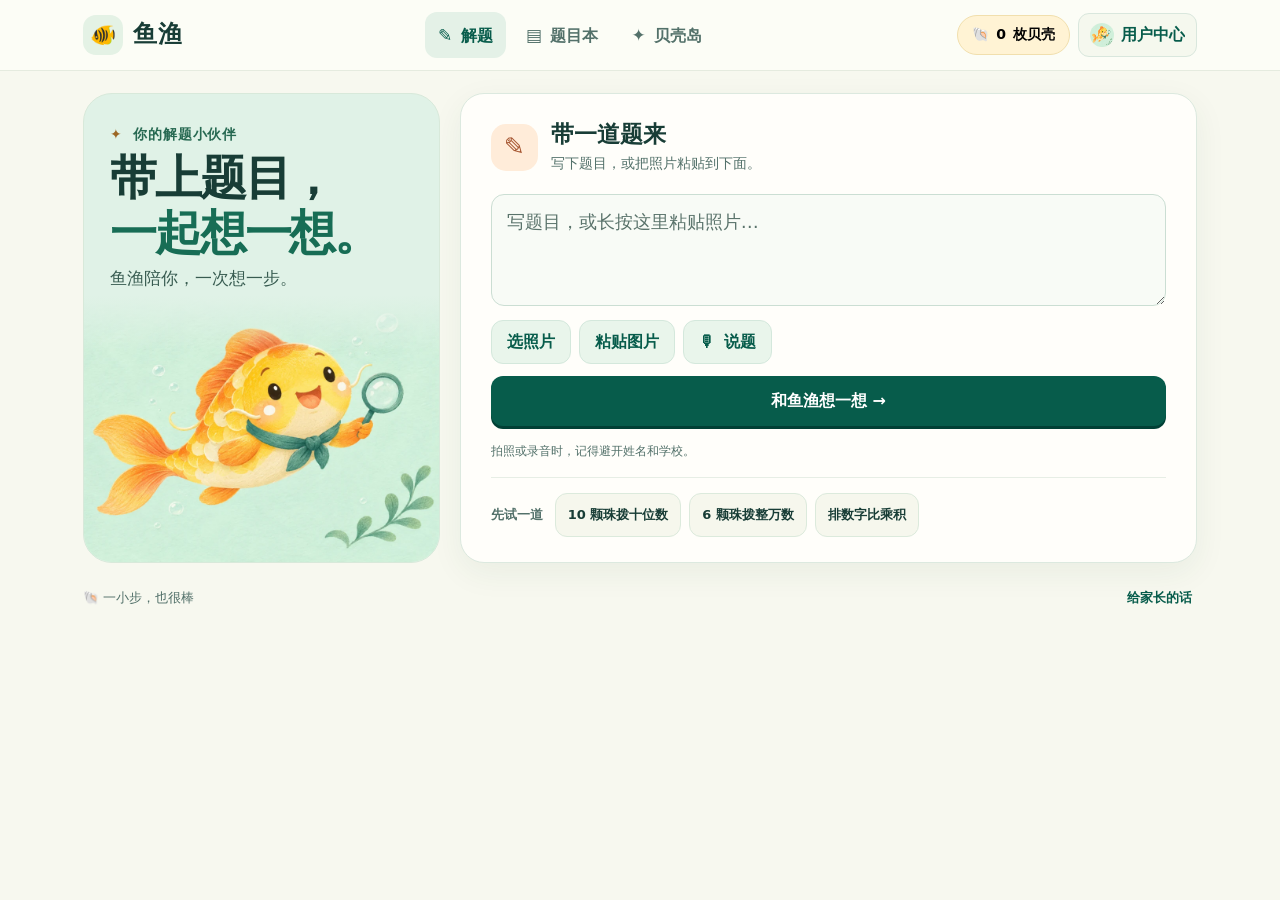
==== commit 855091f4: "Support photo paste, tablet study layouts, revisitable steps and collectible shell brooches" ====
--- a/public/index.html
+++ b/public/index.html
@@ -7,8 +7,8 @@
   <meta name="description" content="鱼渔陪你读懂题目，自己找到下一步。">
   <title>鱼渔 · 一小步，也很棒</title>
   <link rel="icon" href="fish-icon.png">
-  <link rel="stylesheet" href="style.css?v=16">
-  <script type="module" src="app.js?v=16"></script>
+  <link rel="stylesheet" href="style.css?v=17">
+  <script type="module" src="app.js?v=17"></script>
 </head>
 <body>
   <header class="top"><div class="wrap top-inner">
@@ -30,20 +30,21 @@
       <button class="button primary" id="continue-button" type="button">接着做 →</button>
     </section>
 
+    <div id="study-desk" class="study-desk">
     <section class="hero" id="hero" aria-labelledby="hero-title">
       <div class="hero-copy">
         <p class="eyebrow"><span aria-hidden="true">✦</span> 你的解题小伙伴</p>
-        <h1 id="hero-title">卡住了？<br><em>我们一起想。</em></h1>
-        <p class="intro">拍题、说题都可以。<br>鱼渔陪你做下一小步。</p>
+        <h1 id="hero-title">带上题目，<br><em>一起想一想。</em></h1>
+        <p class="intro">鱼渔陪你，一次想一步。</p>
       </div>
       <div class="hero-art" role="img" aria-label="戴着围巾、拿着放大镜的黄色小鱼"></div>
     </section>
 
     <section class="card" id="start" aria-labelledby="start-title">
-      <div class="card-title"><span class="tile peach" aria-hidden="true">✎</span><div><h2 id="start-title" tabindex="-1">带一道题来</h2><p>拍一拍、说一说，也可以打字。</p></div></div>
+      <div class="card-title"><span class="tile peach" aria-hidden="true">✎</span><div><h2 id="start-title" tabindex="-1">带一道题来</h2><p>写下题目，或把照片粘贴到下面。</p></div></div>
       <form id="problem-form">
         <label class="sr" for="problem">把题目打在这里</label>
-        <textarea id="problem" rows="3" maxlength="2400" placeholder="把题目写在这里…"></textarea>
+        <textarea id="problem" rows="3" maxlength="2400" placeholder="写题目，或长按这里粘贴照片…"></textarea>
         <div class="photo-preview" id="photo-preview" hidden><img id="photo-thumb" alt="待发送的题目照片"><span>已添加题目照片</span><button id="remove-photo" type="button" class="quiet">移除</button></div>
         <div class="actions start-actions">
           <div class="photo-actions">
@@ -51,6 +52,7 @@
             <label class="button secondary" for="camera"><span aria-hidden="true">▣</span> 拍照</label>
             <input id="photo" type="file" accept="image/*" class="sr file-input">
             <label class="button secondary" for="photo">选照片</label>
+            <button id="paste-photo" type="button" class="button secondary">粘贴图片</button>
             <button id="speak-problem" type="button" class="button secondary mic-button" aria-pressed="false"><span aria-hidden="true">🎙</span> 说题</button>
           </div>
           <button id="start-button" class="button primary" type="submit">和鱼渔想一想 →</button>
@@ -65,6 +67,8 @@
       </div>
     </section>
 
+    </div>
+
     <section class="card lesson" id="lesson" aria-labelledby="lesson-title" hidden>
       <div class="lesson-top"><div class="card-title"><span class="tile mint" aria-hidden="true">🐠</span><div><h2 id="lesson-title" tabindex="-1">一起解题</h2><p id="lesson-subtitle"></p></div></div><div class="lesson-actions"><button id="review-practice" type="button" class="button secondary" hidden>同类三题闯关</button><button id="review-challenge" type="button" class="button secondary" hidden>挑战相似题</button><button id="new-problem" type="button" class="quiet">换一道题</button></div></div>
       <div class="lesson-grid">
@@ -73,6 +77,11 @@
           <div class="problem-card"><div class="row-heading"><strong>这道题</strong><button type="button" class="listen" id="listen-problem">🔊 听题目</button></div><p id="problem-view"></p></div>
         </div>
         <div class="lesson-work">
+          <nav id="step-nav" class="step-nav" aria-label="切换作答步骤" hidden>
+            <button id="prev-step" type="button" class="button secondary">← 上一步</button>
+            <span id="step-position" aria-live="polite"></span>
+            <button id="forward-step" type="button" class="quiet" hidden>下一步 →</button>
+          </nav>
           <div id="current-step" class="current-step" aria-live="polite" aria-atomic="true">
             <div class="row-heading"><strong id="step-title">现在做这一步</strong><button type="button" class="listen" id="listen-step">🔊 听提示</button></div>
             <p id="step-note"></p>
@@ -141,15 +150,15 @@
 
     <section id="reef" aria-labelledby="reef-title" hidden>
       <div class="reef-banner">
-        <div><h2 id="reef-title" tabindex="-1">我的贝壳岛</h2><p id="wallet-source">做题攒的贝壳，可以换喜欢的装扮。</p><button id="jump-leaderboard" type="button" class="button secondary">看看学习榜 ↓</button></div>
+        <div><h2 id="reef-title" tabindex="-1">我的贝壳岛</h2><p id="wallet-source">做题攒的贝壳，可以换喜欢的装扮。</p><div class="island-links"><button type="button" id="visit-shells" class="button secondary">🐚 贝壳收藏册</button><a class="button secondary" href="#gifts">🎁 礼物铺</a><button id="jump-leaderboard" type="button" class="button secondary">学习榜 ↓</button></div></div>
         <div class="reef-art" aria-hidden="true"><span>✧</span>🐚<span>✦</span></div>
       </div>
-      <section class="card gift-shop">
+      <div id="wardrobe"></div>
+      <section id="gifts" class="card gift-shop">
         <div class="row-heading"><h3>贝壳礼物铺</h3><span aria-hidden="true">🎁</span></div>
         <div id="gift-list"></div><details id="gift-records"><summary>我的兑换和赠送记录</summary><div id="gift-history"></div></details>
         <p id="gift-status" role="status"></p>
       </section>
-      <div id="wardrobe"></div>
       <div class="card reef-details">
         <div class="row-heading"><h3>海洋伙伴图鉴</h3><span id="reef-count" class="shells"></span></div>
         <p id="reef-progress-label"></p>
--- a/public/style.css
+++ b/public/style.css
@@ -1561,3 +1561,64 @@
 .gift-shop details { margin-top:16px; }
 .gift-shop summary { cursor:pointer; font-weight:700; }
 #gift-status:empty { display:none; }
+
+/* Keep the question and the editor within reach on a tablet in either orientation. */
+#problem-form.image-over textarea { outline: 3px dashed #257e66; background: #ecfaf2; }
+.step-nav, .island-links { display: flex; align-items: center; gap: 10px; flex-wrap: wrap; }
+.step-nav { margin-bottom: 10px; }
+.step-nav button, .island-links .button { min-height: 44px; }
+.step-nav span { color: #44685c; font-size: 14px; }
+.step-nav .quiet { margin-left: auto; }
+.island-links .button { font-size: 15px; text-decoration: none; }
+#wardrobe, #gifts { scroll-margin-top: 16px; }
+.wardrobe-grid[aria-labelledby="wardrobe-tab-shell"] { grid-template-columns: repeat(2,minmax(0,1fr)); }
+.wardrobe-grid[aria-labelledby="wardrobe-tab-shell"] .wardrobe-item-art { max-height: 86px; }
+.shell-collection { margin: 0 0 12px; padding: 10px 14px; border-radius: 12px; background: #f3edf8; color: #644771; font-weight: 700; font-size: 14px; }
+.gear-shell { left: 60%; top: 70%; width: 19%; height: 18%; transform: rotate(12deg); }
+.wardrobe-item-art .gear-shell { left: 21%; top: 17%; width: 58%; height: 65%; }
+.gear-peachfan, .gear-rainbow, .gear-moonpearl {
+  border-radius: 50% 50% 40% 40%;
+  clip-path: polygon(50% 100%, 6% 66%, 0 44%, 6% 25%, 17% 21%, 24% 9%, 36% 10%, 46% 0, 58% 4%, 68% 3%, 78% 14%, 90% 19%, 100% 38%, 96% 63%);
+  background: repeating-conic-gradient(from -60deg at 50% 98%, #ffcfb6 0deg 9deg, #e98995 11deg, #f6b3a5 16deg);
+}
+.gear-rainbow { background: conic-gradient(from -66deg at 50% 98%, #ee91b3, #ffd887 32deg, #b5eab4 64deg, #99ddea 90deg, #c9a3ee 126deg, #ee91b3); }
+.gear-rainbow::after, .gear-moonpearl::after {
+  content: ''; position: absolute; inset: 0; background: repeating-conic-gradient(from -60deg at 50% 98%, transparent 0deg 12deg, #ffffff68 14deg, transparent 17deg);
+}
+.gear-moonpearl { background: linear-gradient(145deg, #c7b6ef, #9879bd 56%, #fbe6db); }
+.gear-moonpearl i:first-child { z-index: 1; width: 43%; aspect-ratio: 1; left: 29%; top: 38%; border-radius: 50%; background: radial-gradient(circle at 35% 24%, white, #ffecda 35%, #d9acc5 80%); box-shadow: 0 2px 4px #68527788; }
+.gear-mintspiral { border-radius: 60% 45% 64% 35%; background: repeating-radial-gradient(ellipse at 66% 37%, #dcf5d7 0% 8%, #74bdaa 11% 19%, #b2e3bd 21% 30%); transform: rotate(-23deg); border: 1px solid #78b9aa; }
+.gear-sorcerer::before { content: ''; position: absolute; inset: -40% 10% 0; clip-path: polygon(7% 95%, 51% 5%, 80% 0, 69% 23%, 92% 95%); background: linear-gradient(115deg, #444476, #9481bd); }
+.gear-sorcerer::after { content: ''; position: absolute; bottom: 0; width: 100%; height: 27%; border-radius: 50%; background: #584f80; }
+.gear-sorcerer i:first-child { width: 22%; aspect-ratio: 1; top: 26%; left: 40%; background: #fff0a8; clip-path: polygon(50% 0,62% 37%,100% 50%,62% 63%,50% 100%,38% 63%,0 50%,38% 37%); }
+.gear-aurora, .wardrobe-avatar[data-scene="aurora"] { background: radial-gradient(circle at 75% 14%, #ffebac 0 3%, transparent 3.6%), linear-gradient(155deg, #425680 6%, #69a9b9 24%, #aff0ce 43%, #aca7d7 55%, #508da7 76%, #295d79); }
+@media (min-width: 700px) {
+  .study-desk { margin-top: 22px; }
+  .study-desk .hero { min-height: 135px; margin: 0 0 16px; grid-template-columns: 1fr 40%; }
+  .study-desk .hero-copy { padding: 18px 28px; }
+  .study-desk .hero h1 { font-size: 34px; }
+  .study-desk .hero h1 br { display: none; }
+  .study-desk .intro, .study-desk .eyebrow { margin: 4px 0; }
+  .study-desk .hero-art { background-size: auto 120%; background-repeat: no-repeat; }
+  .start-actions { display: grid; grid-template-columns: minmax(0,1fr); gap: 12px; }
+  .photo-actions { display: flex; gap: 8px; flex-wrap: wrap; }
+  .photo-actions .button, .practice button, .step-option { min-height: 44px; }
+  .start-actions .primary { min-height: 50px; width: 100%; }
+  #problem, #attempt { font-size: 18px; }
+}
+@media (min-width: 900px) and (orientation: landscape) {
+  .wrap { max-width: 1170px; }
+  .study-desk { display: grid; grid-template-columns: minmax(225px,.75fr) minmax(0,1.55fr); gap: 20px; align-items: stretch; }
+  .study-desk .hero { margin: 0; grid-template-columns: 1fr; grid-template-rows: auto minmax(160px,1fr); border: 1px solid #d8e9da; }
+  .study-desk .hero-copy { padding: 26px 26px 0; }
+  .study-desk .hero h1 { font-size: clamp(34px, 3.7vw, 48px); }
+  .study-desk .hero h1 br { display: initial; }
+  .study-desk .hero-art { min-height: 0; background-size: cover; background-position: center; }
+  .study-desk .hero-art::after { background: linear-gradient(#e0f2e7,transparent 21%); }
+  .lesson-grid { grid-template-columns: minmax(220px,.76fr) minmax(0,1.45fr); }
+}
+@media (max-width: 699px) {
+  .photo-actions { display: grid; grid-template-columns: repeat(2,minmax(0,1fr)); width: 100%; }
+  .photo-actions .button { min-height: 44px; }
+  .island-links { gap: 5px; }
+}
